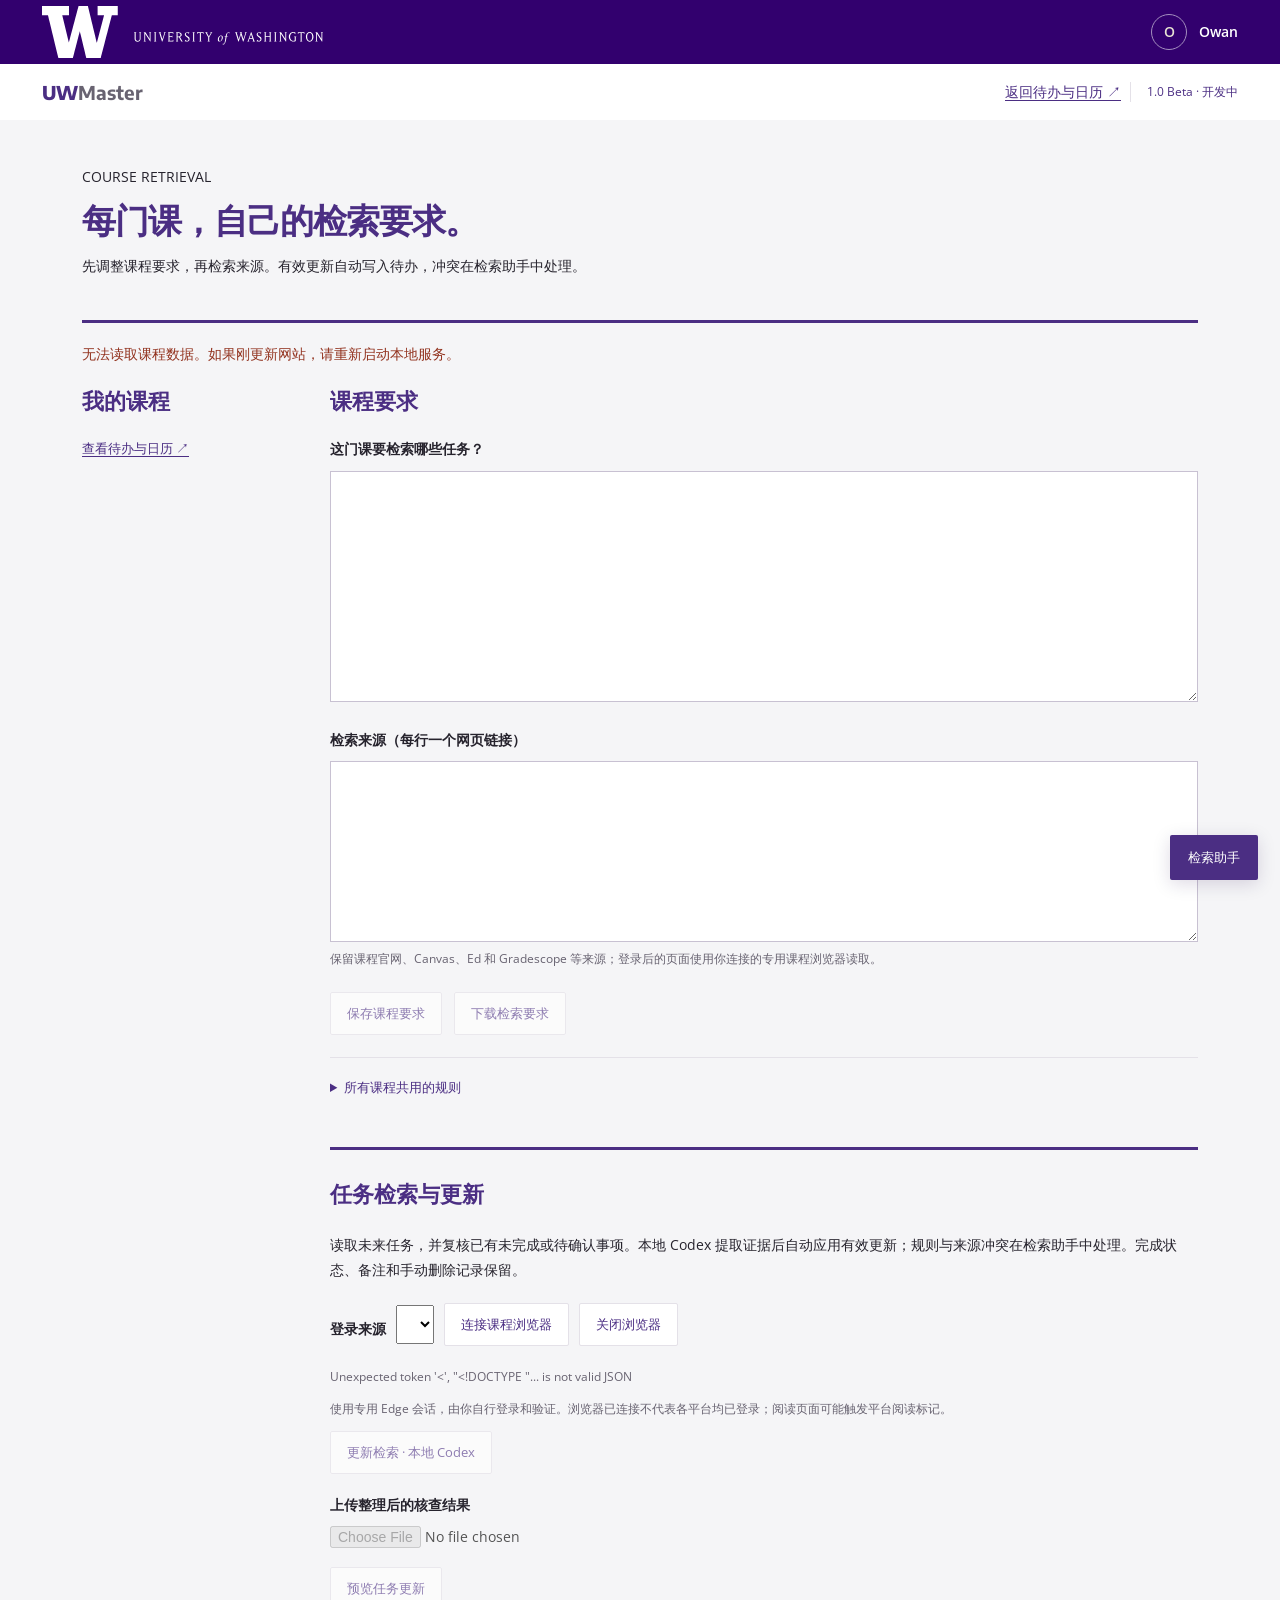
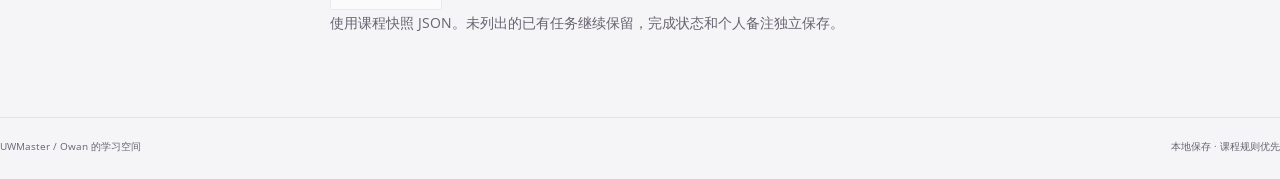
==== retrieval.html @ d564fb2e "Connect local Codex retrieval, browser sessions and review assistant" ====
<!doctype html>
<html lang="zh-CN">
<head><meta charset="utf-8"><meta name="viewport" content="width=device-width,initial-scale=1"><meta name="theme-color" content="#32006e"><title>课程检索 · UWMaster Beta</title><link rel="stylesheet" href="assets/fonts.css"><link rel="stylesheet" href="style.css"><link rel="stylesheet" href="retrieval.css"><link rel="stylesheet" href="retrieval_assistant.css"></head>
<body>
<a class="skip-link" href="#retrieval">跳至课程检索</a>
<header class="masthead"><div class="masthead-inner"><a class="uw-brand" href="/" aria-label="返回课程面板"><img src="assets/uw-logo.svg" alt="University of Washington" width="444" height="80"></a><div class="personal-mark"><span class="owner-avatar">O</span><span>Owan</span></div></div></header>
<nav class="utility-bar" aria-label="页面导航"><div class="utility-inner"><a class="app-brand" href="/">UW<span>Master</span></a><div class="header-actions"><a href="/">返回待办与日历 ↗</a><span class="beta-label">1.0 Beta · 开发中</span></div></div></nav>
<main id="retrieval">
<header class="retrieval-heading"><p class="section-caption">COURSE RETRIEVAL</p><h1>每门课，自己的检索要求。</h1><p>先调整课程要求，再检索来源。有效更新自动写入待办，冲突在检索助手中处理。</p></header>
<p id="pageStatus" role="status" aria-live="polite">正在读取课程要求…</p>
<div class="retrieval-layout"><aside><h2>我的课程</h2><div id="courseNav"></div><a class="return-link" href="/">查看待办与日历 ↗</a></aside>
<section class="retrieval-editor" aria-labelledby="courseTitle"><h2 id="courseTitle">课程要求</h2><form id="rulesForm"><label for="requirements">这门课要检索哪些任务？</label><textarea id="requirements" rows="8" maxlength="12000" required></textarea><label for="sources">检索来源（每行一个网页链接）</label><textarea id="sources" rows="6" spellcheck="false"></textarea><p class="field-hint">保留课程官网、Canvas、Ed 和 Gradescope 等来源；登录后的页面使用你连接的专用课程浏览器读取。</p><div class="editor-actions"><button id="saveRules" class="gold" type="submit">保存课程要求</button><button id="exportRequest" type="button">下载检索要求</button></div></form>
<details class="fixed-rules"><summary>所有课程共用的规则</summary><p id="commonRules"></p><pre id="projectRules"></pre></details>
<section class="update-section" aria-labelledby="updateTitle"><h2 id="updateTitle">任务检索与更新</h2><p id="retrievalAvailability">先读取公开来源。需要登录的页面会单独列出；AI 自动整理任务尚未接入，读取结果不会直接写入待办。</p><button id="retrieveSources" type="button">检索这门课的来源</button><div id="sourceResults" aria-live="polite"></div><label for="snapshotFile">上传整理后的核查结果</label><input id="snapshotFile" type="file" accept="application/json,.json"><button id="previewUpdate" type="button">预览任务更新</button><p class="field-hint">使用课程快照 JSON。未列出的已有任务继续保留，完成状态和个人备注独立保存。</p><div id="updatePreview" aria-live="polite"></div></section>
</section></div></main>
<footer class="site-footer"><span>UWMaster / Owan 的学习空间</span><span>本地保存 · 课程规则优先</span></footer><script src="retrieval.js"></script><script src="retrieval_assistant.js"></script>
</body></html>
---- assets/fonts.css ----
@font-face {
  font-family: 'Encode Sans';
  font-style: normal;
  font-weight: 700;
  font-stretch: normal;
  font-display: swap;
  src: url(font-1.ttf) format('truetype');
}
@font-face {
  font-family: 'Encode Sans';
  font-style: normal;
  font-weight: 800;
  font-stretch: normal;
  font-display: swap;
  src: url(font-2.ttf) format('truetype');
}
@font-face {
  font-family: 'Open Sans';
  font-style: normal;
  font-weight: 400;
  font-stretch: normal;
  font-display: swap;
  src: url(font-3.ttf) format('truetype');
}
@font-face {
  font-family: 'Open Sans';
  font-style: normal;
  font-weight: 600;
  font-stretch: normal;
  font-display: swap;
  src: url(font-4.ttf) format('truetype');
}

@font-face{font-family:'Noto Sans SC';font-style:normal;font-weight:400;font-display:swap;src:url(noto-sc-400.ttf) format('truetype')}
@font-face{font-family:'Noto Sans SC';font-style:normal;font-weight:600;font-display:swap;src:url(noto-sc-600.ttf) format('truetype')}
---- style.css ----
:root{--p:#4b2e83;--deep:#32006e;--g:#b7a57a;--heritage:#85754d;--gold-light:#e8e3d3;--bg:#f5f5f7;--ink:#26232d;--muted:#686371;--line:#e4e1e8;--display:"Encode Sans","Microsoft YaHei",sans-serif;--body:"Open Sans","Segoe UI","Microsoft YaHei",sans-serif}
*{box-sizing:border-box}body{margin:0;background:var(--bg);color:var(--ink);font:14px/1.6 var(--body)}a{color:var(--p);text-underline-offset:3px}button,input,select,textarea{font:inherit}button{cursor:pointer;border:1px solid var(--line);background:#fff;color:var(--p);padding:9px 13px;border-radius:2px;transition:background .15s,border-color .15s}button:hover{background:#f2eef8;border-color:var(--p)}button:focus-visible,a:focus-visible,input:focus-visible,select:focus-visible,summary:focus-visible,textarea:focus-visible{outline:3px solid var(--heritage);outline-offset:3px}h1,h2,h3{font-family:var(--display);line-height:1.25}h2{font-size:23px}h3{font-size:18px}p{margin:0 0 12px}.skip-link{position:absolute;top:-100px;left:16px;z-index:10;background:#fff;padding:12px}.skip-link:focus{top:8px}
.masthead{background:var(--deep);color:#fff}.masthead-inner,.utility-inner{max-width:1600px;margin:auto;padding:0 42px;display:flex;justify-content:space-between;align-items:center}.masthead-inner{min-height:84px}.uw-brand{display:block;line-height:0}.uw-brand img{width:355px;height:auto;max-width:100%}.personal-mark{display:flex;gap:12px;align-items:center;font-weight:600}.personal-mark small{display:block;font-size:11px;color:var(--gold-light);font-weight:400}.owner-avatar{border:1px solid #a48fbf;border-radius:50%;width:36px;height:36px;display:grid;place-items:center;color:var(--gold-light)}.utility-bar{background:#fff}.utility-inner{min-height:56px}.app-brand{font:800 19px var(--display);text-decoration:none;color:var(--p)}.app-brand span{font-weight:700;color:var(--muted)}.header-actions{display:flex;gap:9px;align-items:center}.header-actions button{border:0;font-size:12px;font-weight:600}.header-actions .gold{background:var(--heritage);color:#fff;padding:13px 20px;border-radius:0}.gold:hover{background:#71603d}.gold span{margin-left:10px}
.campus-hero{position:relative;isolation:isolate;color:#fff;min-height:210px;background:var(--deep) url("assets/uw-campus.jpg") center 49%/cover;border-bottom:5px solid var(--g)}.campus-hero:before{content:"";position:absolute;inset:0;z-index:-1;background:linear-gradient(90deg,rgba(35,5,71,.97) 0%,rgba(43,12,78,.85) 35%,rgba(43,12,78,.3) 68%,rgba(22,9,43,.15))}.hero-inner{max-width:1600px;margin:auto;padding:24px 42px 21px}.eyebrow{font-size:10px;letter-spacing:2.8px;font-weight:600;color:var(--gold-light);margin:0 0 9px}h1{font-weight:800;font-size:46px;letter-spacing:-1.7px;margin:0 0 10px}h1 span{color:var(--gold-light)}.hero-description{font-size:13px;color:#e7dfef;margin:0 0 19px}.term-line{display:flex;align-items:center;gap:18px;font-size:10px;letter-spacing:1px}.term-line #termName{font-family:var(--display);font-size:13px;letter-spacing:.4px;border-right:1px solid #a799b5;padding-right:18px;font-weight:700}.photo-caption{position:absolute;right:42px;bottom:19px;font-size:8px;letter-spacing:1.5px;color:#fff;text-shadow:0 1px 5px #000}
#app{max-width:1600px;margin:auto;padding:24px 42px 36px;display:grid;grid-template-columns:218px minmax(0,1fr);gap:28px;align-items:start}.sidebar{background:#fff;border:1px solid var(--line);border-top:4px solid var(--p);padding:18px 12px}.sidebar h2{margin:0 8px 16px;font-size:18px}.sidebar button{display:block;width:100%;text-align:left;border:0;border-left:3px solid transparent;margin:4px 0;padding:10px 12px}.sidebar button.active{background:#f1edf7;border-left-color:var(--p)}.sidebar b{font-family:var(--display);font-size:13px}.sidebar small{display:block;color:var(--muted);font-size:11px;line-height:1.7;margin-top:3px}.sidebar details{font-size:11px;border-bottom:1px solid var(--line);padding:6px 12px 12px;margin-bottom:10px}.sidebar summary{cursor:pointer;color:var(--muted)}.sidebar details p{margin:10px 0}.workspace{min-width:0;display:flex;flex-direction:column}.hero{order:-2;display:flex;align-items:center;justify-content:space-between;gap:16px;margin:0 0 18px}.hero h2{margin:0 0 5px;font-size:24px}.hero p{font-size:11px;color:var(--muted);margin:0}.summary-count{font-size:11px;color:var(--muted);text-align:right;white-space:nowrap}.summary-count strong{font:700 23px var(--display);color:var(--p);margin-right:6px}.notice{padding:10px 13px;background:#f0ecdf;border-left:3px solid var(--g);margin:0 0 7px;font-size:11px;line-height:1.65;color:#544b39}.notice summary{cursor:pointer;font-weight:600}.notice .notice{margin-top:8px;background:transparent}
.filters{display:flex;gap:12px;padding:15px 0 18px;align-items:center}.filters select,.filters input{background:#fff;border:1px solid #d2cbdc;border-radius:2px;padding:10px 12px;color:var(--ink)}.filters select{min-width:140px}.search-field{flex:1;position:relative;max-width:480px}.search-field:before{content:"⌕";position:absolute;left:12px;top:3px;font-size:27px;color:var(--p);pointer-events:none}.filters input{width:100%;padding-left:36px}.two-panels{display:grid;grid-template-columns:minmax(275px,4fr) minmax(0,6fr);gap:20px;align-items:start}.todo-panel,.calendar-panel{background:#fff;border:1px solid var(--line);border-top:3px solid var(--p);padding:18px;min-width:0}.todo-panel{max-height:76vh;overflow:auto;scrollbar-width:thin}.panel-heading{display:flex;align-items:center;justify-content:space-between;gap:8px;margin-bottom:14px}.panel-heading h3{margin:0}.panel-heading span{font-size:10px;color:var(--muted);background:#f2eef8;padding:3px 8px;border-radius:2px}.task{display:grid;grid-template-columns:16px minmax(0,1fr) auto;gap:10px;align-items:center;border-bottom:1px solid var(--line);padding:15px 0}.task:last-child{border-bottom:0}.task input{accent-color:var(--p);width:15px;height:15px;margin:0;cursor:pointer}.task button{border:0;text-align:left;padding:0;color:var(--ink);background:transparent;line-height:1.5}.task button:hover b{color:var(--p)}.task b{font-size:12px;font-weight:600}.task small{display:block;color:var(--muted);font-size:10px;margin-top:6px;line-height:1.9}.task i{font-style:normal;font-size:9px;background:#f4f1f8;border:1px solid #e7e0ef;padding:2px 4px;display:inline-block;margin:2px}.task time{font-size:10px;color:var(--p);text-align:right;max-width:73px;font-variant-numeric:tabular-nums;line-height:1.7}.done button b{text-decoration:line-through;color:var(--muted)}.done{opacity:.65}.empty{padding:35px 10px;text-align:center;color:var(--muted);font-size:12px}
.calendar-toolbar{display:flex;justify-content:space-between;align-items:center;gap:8px;margin:0 0 15px}.calendar-toolbar>span{display:flex;gap:3px}.calendar-toolbar button{font-size:11px;padding:5px 9px}.calendar-toolbar b{font-family:var(--display);font-size:12px;color:var(--p)}.calendar-grid{display:grid;grid-template-columns:repeat(7,minmax(0,1fr));border-top:1px solid var(--line);border-left:1px solid var(--line)}.calendar-grid>b,.day{border-right:1px solid var(--line);border-bottom:1px solid var(--line);padding:5px}.calendar-grid>b{text-align:center;font-size:10px;font-weight:600;color:var(--muted);padding:9px;background:#faf9fc}.day{min-height:230px;background:#fff}.month .day{min-height:110px}.day.other-month{background:#f7f7f9}.day.today{background:#faf7ff}.day em{display:block;text-align:center;margin:3px 0 7px;font-style:normal;font-size:11px;color:var(--muted)}.day.today em{background:var(--p);color:#fff;border-radius:50%;width:24px;height:24px;line-height:24px;margin:0 auto 7px}.event{display:block;width:100%;white-space:normal;overflow-wrap:anywhere;text-align:left;font-size:10px;line-height:1.5;padding:6px 5px;margin:4px 0;border:0;border-left:2px solid var(--g);border-radius:0;background:#f0ecf6;color:#484052}.event:hover{background:#e6def2}.event strong{color:var(--p);font-size:9px}.loading{grid-column:1/-1;padding:50px;color:var(--muted)}
 dialog{width:min(620px,calc(100% - 32px));max-height:85vh;border:1px solid var(--line);border-top:5px solid var(--p);padding:28px;color:var(--ink);box-shadow:0 24px 90px #230c4440}dialog::backdrop{background:#1d0b3b80;backdrop-filter:blur(3px)}dialog h2{color:var(--p);margin:0 0 20px;font-size:24px}dialog p{font-size:13px;overflow-wrap:anywhere}dialog textarea{width:100%;min-height:110px;border:1px solid #ccc3d8;padding:12px;margin:10px 0;resize:vertical}dialog form{display:flex;justify-content:flex-end;border-top:1px solid var(--line);margin-top:20px;padding-top:16px}#save{background:var(--p);color:#fff}.site-footer{max-width:1516px;margin:0 auto;border-top:1px solid var(--line);padding:20px 0 25px;display:flex;justify-content:space-between;gap:12px;font-size:10px;color:var(--muted)}.footer-divider{margin:0 8px;color:var(--g)}
@media(max-width:1200px){#app{padding:24px;grid-template-columns:185px minmax(0,1fr);gap:20px}.masthead-inner,.utility-inner,.hero-inner{padding-left:24px;padding-right:24px}.two-panels{grid-template-columns:1fr}.todo-panel{max-height:420px}.day{min-height:160px}.site-footer{margin:0 24px}.photo-caption{right:24px}}
@media(max-width:760px){.uw-brand img{width:285px}.personal-mark{font-size:12px}.personal-mark small{display:none}.masthead-inner{min-height:80px}.utility-inner{gap:10px;padding-top:10px;padding-bottom:10px}.header-actions{flex-wrap:wrap;justify-content:flex-end;gap:3px}.header-actions button{font-size:10px;padding:7px 8px}.header-actions .gold{padding:8px 10px}.app-brand{font-size:16px}.campus-hero{min-height:216px}.hero-inner{padding-top:26px;padding-bottom:30px}h1{font-size:40px}.photo-caption{display:none}#app{grid-template-columns:1fr;gap:20px;padding:20px}.sidebar{padding:12px;display:grid;grid-template-columns:repeat(2,minmax(0,1fr));gap:0 10px}.sidebar h2,.sidebar>[data-course]{grid-column:1/-1}.sidebar h2{font-size:16px;margin-bottom:8px}.sidebar button{padding:8px 12px}.sidebar details{margin-bottom:0}.hero{flex-wrap:wrap}.site-footer{margin:0 20px;flex-direction:column;gap:4px}.two-panels{gap:16px}}
@media(max-width:480px){.masthead-inner,.utility-inner,.hero-inner{padding-left:18px;padding-right:18px}.uw-brand img{width:238px}.owner-avatar{width:28px;height:28px}.personal-mark>span:last-child{display:none}.utility-inner{flex-direction:column;align-items:stretch;gap:5px}.header-actions{justify-content:space-between}.term-line{gap:10px;font-size:8px}.term-line #termName{font-size:12px;padding-right:10px}#app{padding:16px}.hero h2{font-size:21px}.filters{gap:8px}.filters select{min-width:114px;font-size:12px;padding:10px 7px}.filters input{font-size:11px}.todo-panel,.calendar-panel{padding:12px}.calendar-toolbar{flex-wrap:wrap}.calendar-toolbar b{font-size:11px}.calendar-grid>b,.day{padding:3px}.day{min-height:130px}.event{font-size:8px;padding:4px 2px}.event strong{font-size:8px}.panel-heading h3{font-size:16px}.task time{max-width:65px;font-size:9px}}
@media(prefers-reduced-motion:reduce){*{transition:none!important;scroll-behavior:auto!important}}
/* Detail polish: readable course work, compact UW masthead, mobile agenda. */
.campus-hero{min-height:164px}.hero-inner{padding-top:18px;padding-bottom:17px}h1{font-size:38px;margin-bottom:6px}.hero-description{margin-bottom:12px}.masthead-inner{min-height:72px}.uw-brand img{width:325px}
#app{padding-top:20px;gap:22px}.hero{margin-bottom:12px}.hero p{font-size:12px;line-height:1.7}.sidebar small,.sidebar details{font-size:12px}.sidebar button{min-height:44px}.notice{font-size:12px;padding:8px 12px}.filters{padding:12px 0 16px}.filters input,.filters select{min-height:44px}.two-panels{grid-template-columns:minmax(350px,4fr) minmax(0,6fr)}.todo-panel{max-height:68vh}.panel-heading span{font-size:12px}.panel-heading{position:sticky;top:-18px;background:#fff;z-index:1;padding:8px 0;margin-top:-8px}.task{grid-template-columns:22px minmax(0,1fr) 74px;gap:10px;padding:14px 0}.task input{width:19px;height:19px}.task b{font-size:14px;line-height:1.5}.task button{min-height:44px}.task small{font-size:11px;margin-top:4px;line-height:1.7}.task i{font-size:10px;padding:2px 5px;margin:2px 0}.course-code{font-weight:700;color:var(--p);margin-right:4px}.task i.uncertain{color:#755319;background:#fff4dc;border-color:#e0c991}.source-status{color:#504b57}.task time{max-width:none;font-size:12px}.task time span,.task time strong{display:block}.task time strong{font-weight:700;font-size:14px}.task time small{font-size:10px;margin-top:0;color:var(--heritage)}.task time.date-uncertain{color:#755319}.task:hover{background:#faf8fc}.done{opacity:1}.done button b{color:#77717d}.empty{font-size:14px}.empty span{font-size:12px}
.calendar-context{font-size:11px;color:var(--muted);margin-bottom:12px}.calendar-toolbar button{min-height:36px;font-size:12px}.calendar-toolbar b{font-size:14px}.calendar-grid>b{font-size:12px}.day em{font-size:12px}.event{font-size:12px;line-height:1.55;padding:7px 6px;overflow-wrap:break-word}.event strong{display:block;font-size:10px;margin:2px 0}.day{min-height:190px}.month .day{min-height:125px}.mobile-date{display:none}.calendar-scroll{overflow:auto;overscroll-behavior-inline:contain}.event.done{color:var(--muted);text-decoration:line-through}
dialog{padding:24px 28px;max-height:88vh}#detail{position:relative}#detail form{position:sticky;bottom:-24px;background:#fff;padding:12px 0;margin-top:16px}dialog h2{margin-bottom:16px;padding-right:52px}.detail-course{font-size:12px!important;font-weight:700;color:var(--p);margin-bottom:8px}.detail-date{background:#f3eff8;border-left:3px solid var(--p);padding:12px 14px;margin-bottom:18px;font-size:12px}.detail-date p{font-size:15px;margin:5px 0 0}.detail-date .platform-label{font-size:12px;color:var(--muted)}.detail-description{white-space:pre-line;line-height:1.85}.grade-info{padding:10px 0;border-top:1px solid var(--line);font-size:12px}.source-note{font-size:12px!important;line-height:1.8;color:var(--muted);white-space:pre-line}.source-note a{display:block;font-weight:600;margin-top:8px}.note-label{font-size:13px;font-weight:600}#saveStatus{font-size:12px;color:var(--p);margin-left:12px}button:disabled{opacity:.6;cursor:wait}
@media(max-width:1450px) and (min-width:761px){.two-panels{grid-template-columns:1fr}.todo-panel{max-height:430px}.task{grid-template-columns:22px minmax(0,1fr) 94px}.task time span,.task time strong{display:inline;margin-left:6px}.task time{white-space:nowrap}.calendar-panel .day{min-height:160px}}
@media(max-width:760px){.campus-hero{min-height:144px}.hero-inner{padding-top:17px;padding-bottom:17px}h1{font-size:32px}.masthead-inner{min-height:66px}.uw-brand img{width:270px}.sidebar{display:flex;flex-wrap:wrap;gap:5px;padding:12px}.sidebar h2{flex-basis:100%;font-size:14px;margin:0 0 5px}.sidebar>[data-course]{width:auto}.sidebar .course-group{display:contents}.sidebar .course-group>button{width:auto}.sidebar button{border:1px solid var(--line);min-height:40px;padding:7px 10px;margin:0;font-size:12px}.sidebar button.active{border-color:var(--p);background:var(--p);color:#fff}.sidebar b{font-size:12px}.sidebar details{display:none}.sidebar small{display:none}.hero{gap:7px}.hero h2{font-size:21px}.summary-count{font-size:11px}.summary-count strong{font-size:17px}.two-panels{grid-template-columns:1fr}.todo-panel{max-height:none;overflow:visible}.panel-heading{position:static}.task{grid-template-columns:22px minmax(0,1fr) 72px}.task b{font-size:14px}.task time{font-size:12px}.task time strong{font-size:14px}.header-actions button{font-size:11px;min-height:38px}.header-actions .gold{min-height:38px}.filters{flex-wrap:wrap}.filters select{min-width:130px}.filters input{font-size:13px}.search-field{min-width:160px}.calendar-grid.week{display:block;border-left:0}.calendar-grid.week>b{display:none}.week .day{min-height:0;border-right:0;padding:12px 0;border-bottom:1px solid var(--line)}.week .day em,.week .day.today em{border-radius:0;width:auto;height:auto;text-align:left;margin:0 0 7px;font-size:13px;padding:3px 8px;line-height:1.6}.week .day.today{background:transparent}.week .day .mobile-date{display:inline}.week .event{font-size:13px;padding:10px 12px;margin:6px 0}.week .event strong{display:inline;margin:0 6px;font-size:11px}.calendar-grid.month{min-width:650px}.calendar-scroll:has(.month):before{content:'左右滑动查看完整月历 →';display:block;font-size:12px;color:var(--muted);margin-bottom:8px}.calendar-toolbar b{font-size:13px}.calendar-context{font-size:11px}dialog{padding:20px}#detail form{bottom:-20px}.site-footer{font-size:11px}}
.campus-hero{min-height:135px}.hero-inner{padding-top:12px;padding-bottom:12px}.eyebrow{margin-bottom:5px}h1{font-size:34px}.hero-description{margin-bottom:8px}.masthead-inner{min-height:64px}.uw-brand img{width:290px}.hero p{font-size:11px}.notice.warning-summary{margin-bottom:0}.warning-summary>.notice{margin-bottom:4px}.dialog-close{position:absolute;top:18px;right:20px;font-size:24px;line-height:1;width:38px;height:38px;padding:0;z-index:2;border:1px solid var(--line)}
@media(max-width:760px){.campus-hero{min-height:125px}.hero-inner{padding-top:12px;padding-bottom:12px}h1{font-size:29px}.masthead-inner{min-height:60px}.uw-brand img{width:245px}.hero-description{font-size:12px}.sidebar{gap:5px}.sidebar h2{display:none}#app{gap:14px}.hero{margin-bottom:10px}.summary-count{display:none}.notice{font-size:11px}.task time strong{display:block}.calendar-context{margin-bottom:10px}}
.task button{min-width:0;overflow-wrap:anywhere}.task time{overflow-wrap:normal}.todo-panel{overflow-x:hidden}#courseInfo{display:none}
@media(max-width:1450px) and (min-width:761px){.task{grid-template-columns:22px minmax(0,1fr) 110px}}
@media(max-width:760px){#courseInfo{display:block;font-size:11px;margin-left:auto;color:var(--muted);border:0;padding:7px 2px}.sidebar.show-coverage .course-group{display:block;flex-basis:100%}.sidebar.show-coverage details{display:block;padding:10px 5px}.sidebar.show-coverage small{display:block}.sidebar [data-course] small{display:none!important}.sidebar.show-coverage .course-group>button{display:none}}
.task time[datetime=""]{white-space:normal}.task time[datetime=""] span,.task time[datetime=""] strong{display:block;margin-left:0}.task time[datetime=""] strong{font-size:11px}
/* One course hue; task types share the same tones in both panels. */
.course-legend{display:flex;align-items:center;flex-wrap:wrap;gap:8px 16px;margin:0 0 16px;font-size:11px}
.course-legend>span{display:inline-flex;align-items:center;gap:6px;color:var(--course-ink);font-weight:700}
.course-legend i{width:10px;height:10px;background:var(--course-accent);border-radius:50%}
.course-legend small{color:var(--muted);font-size:11px}
.sidebar .course-group>button{border-left:3px solid var(--course-accent);color:var(--course-ink)}
.sidebar .course-group>button.active{background:var(--course-soft);border-left-color:var(--course-accent);color:var(--course-ink)}
.task{background:var(--task-bg);border-left:4px solid var(--task-accent);border-bottom:0;margin:8px 0;padding:12px 9px;gap:8px}
.task:hover{background:var(--task-hover)}
.task input{accent-color:var(--course-accent)}
.task .task-content{min-width:0}
.task .task-title{display:block;min-height:0;color:var(--course-ink);text-decoration:none;overflow-wrap:anywhere;line-height:1.5}
.task a.task-title:hover{text-decoration:underline}
.task .task-title:hover b{color:var(--course-ink)}
.source-arrow{font-size:11px;white-space:nowrap}
.task .course-code{color:var(--course-ink)}
.task .kind-label{background:#ffffffa6;border-color:var(--task-accent);color:var(--course-ink)}
.task .task-detail{display:inline-block;min-height:28px;font-size:11px;line-height:1.5;color:var(--course-ink);text-decoration:underline;text-underline-offset:3px;margin-top:2px;padding:3px 0}
.task time{color:var(--course-ink)}
.task time.date-uncertain{color:#755319}
.task.done .task-title b{text-decoration:line-through;color:var(--muted)}
.event{background:var(--task-bg);color:var(--course-ink);border-left:3px solid var(--task-accent)}
.event:hover{background:var(--task-hover);border-color:var(--task-accent)}
.event strong{color:var(--course-ink)}
.event-kind{display:block;margin-top:4px;font-size:10px}
@media(max-width:760px){.task{grid-template-columns:22px minmax(0,1fr) 72px}.course-legend{gap:6px 12px}.course-legend small{flex-basis:100%}}

/* UW typography: Encode Sans headlines, Open Sans body, Chinese academic headings. */
:root{--academic:"Encode Sans","SimSun","Songti SC","STSong",serif}
.hero-inner{min-height:130px;display:flex;flex-direction:column;justify-content:center;gap:12px}
h1{font-size:40px;line-height:1.1;margin:0;letter-spacing:-1.3px}
.hero{align-items:flex-start;min-height:78px;padding-top:22px;margin-bottom:14px}
.summary-count{align-self:center}
.hero h2{font-family:var(--academic);font-size:28px;font-weight:700;letter-spacing:.025em;line-height:1.25;margin-bottom:6px}
.sidebar h2{font-family:var(--academic);font-size:22px;line-height:1.6;letter-spacing:.04em;margin-bottom:14px}
.sidebar b{font-size:15px;letter-spacing:-.3px}
.sidebar small{line-height:1.7}
.sidebar summary{font-size:11px}
.todo-panel,.calendar-panel{padding:18px}
.panel-heading{min-height:44px;margin-bottom:16px;align-items:center}
.panel-heading h3{font-family:var(--academic);font-size:23px;line-height:1.3;font-weight:700;letter-spacing:.04em}
.panel-heading>span{background:transparent;padding:0;font-size:11px;white-space:nowrap}
.task{grid-template-columns:20px minmax(0,1fr) 68px;column-gap:12px;padding:14px 12px}
.task input{width:17px;height:17px;align-self:start;margin-top:3px}
.task b{font-family:var(--display);font-size:14px;font-weight:700;line-height:1.5}
.task small{display:flex;flex-wrap:wrap;align-items:baseline;gap:3px 5px;line-height:1.7}
.task .course-code{font-family:var(--display);font-size:10px;letter-spacing:.1px;margin:0}
.task i{margin:0;font-size:9px}
.task time{white-space:normal;font-variant-numeric:tabular-nums;align-self:center;line-height:1.6}
.task time span,.task time strong{display:block;margin:0}
.task time strong{font-family:var(--display);font-size:14px}
.calendar-toolbar{display:grid;grid-template-columns:1fr auto 1fr;gap:8px;min-height:38px;align-items:center}
.calendar-toolbar>span{justify-self:start}
.calendar-toolbar>b{font-size:13px;white-space:nowrap;text-align:center}
.calendar-toolbar>#switch{justify-self:end;white-space:nowrap}
.calendar-toolbar button{padding:6px 8px;line-height:1.5}
.calendar-grid>b{font-family:var(--academic);font-size:13px;font-weight:700}
.day em{font-variant-numeric:tabular-nums}
.event strong{font-family:var(--display);font-size:10px;font-weight:700;line-height:1.5}
.event{line-height:1.55}
.detail-course{font-family:var(--display)}
@media(max-width:760px){
  .hero-inner{min-height:120px;gap:10px}h1{font-size:32px}
  .hero{min-height:0;padding-top:0}.hero h2{font-size:25px}.sidebar b{font-size:12px}
  .todo-panel,.calendar-panel{padding:12px}.panel-heading{min-height:38px}.panel-heading h3{font-size:21px}
  .task{grid-template-columns:18px minmax(0,1fr) 60px;gap:8px;padding:12px 8px}
  .task b{font-size:13px}.task time strong{font-size:13px}.task time{font-size:11px}
  .calendar-toolbar{grid-template-columns:1fr auto;row-gap:10px}
  .calendar-toolbar>b{grid-column:1/-1;grid-row:2;font-size:14px}
  .calendar-toolbar>#switch{grid-column:2;grid-row:1}
  .week .event strong{font-size:11px}
}

/* Hero-below academic workspace. All tokens and rules are scoped to this plane. */
body:has(.quarter-intro){background:#f4f3f0}
#app{--canvas:#f4f3f0;--surface:#fff;--rail:#f3f1f6;--planning:#faf9f6;--intro:#f6f3eb;--text:#29252d;--secondary:#6e6873;--quiet:#918c94;--hairline:#e3e0e5;--soft:#f3f0f7;--ui:"Open Sans","Noto Sans SC","PingFang SC",sans-serif;--heading:"Encode Sans","Noto Sans SC","PingFang SC",sans-serif;background:var(--surface);color:var(--text);font-family:var(--ui);margin:32px auto 40px;padding:36px 42px 42px;grid-template-columns:218px minmax(0,1fr);gap:36px 28px}
#app h2,#app h3{font-family:var(--heading);font-weight:600}
#app .section-caption{display:block;font:600 10px/1.5 var(--ui);letter-spacing:.09em;color:var(--secondary);margin:0 0 10px;text-transform:uppercase}
#app .quarter-intro{grid-column:1/-1;display:grid;grid-template-columns:minmax(0,1fr) auto;column-gap:24px;background:var(--intro);border-bottom:2px solid var(--p);padding:36px 42px 26px;margin:-36px -42px 0}
#app .hero{grid-column:1/-1;order:0;min-height:0;padding:0;margin:0 0 26px;align-items:center;gap:32px}
#app .hero h2{font-size:32px;line-height:1.35;letter-spacing:0;margin:0 0 12px}
#app .hero .section-caption{color:var(--p)}
#app .hero p{font-size:10.5px;letter-spacing:.04em;line-height:1.8;color:var(--secondary)}
#app .next-check{display:block;color:var(--quiet);font-size:10px;margin-top:3px}
#app .quarter-stats{display:flex;align-items:start;gap:38px;flex:none;padding-right:6px}
#app .quarter-stats>div{display:flex;flex-direction:column;gap:7px;min-width:62px}
#app .quarter-stats strong{font:700 36px/1 var(--display);letter-spacing:-1px;color:var(--p)}
#app .quarter-stats span{font-size:9px;letter-spacing:.1em;color:var(--secondary)}
#app .notice{background:transparent;color:var(--secondary);border-left:2px solid var(--g);padding:5px 12px;font-size:11px}
#app .warning-summary{grid-column:1/-1;margin:0 0 14px}
#app .warning-summary>.notice{margin-top:10px}
#app .filters{padding:0;gap:12px;align-items:center}
#app .filters input,#app .filters select{min-height:38px;height:38px;padding:7px 10px;border:1px solid var(--hairline);font-size:12px;border-radius:2px;background:#fff;color:var(--text)}
#app .filters select{min-width:130px}
#app .search-field{max-width:400px}
#app .filters input{padding-left:32px}
#app .search-field:before{content:"";top:12px;left:12px;width:10px;height:10px;border:1.5px solid var(--secondary);border-radius:50%}
#app .search-field:after{content:"";position:absolute;width:5px;height:1.5px;background:var(--secondary);left:21px;top:23px;transform:rotate(45deg);pointer-events:none}
#app .course-legend{margin:0;gap:16px;font-size:10px;align-self:center}
#app .course-legend>span{color:var(--secondary);font-family:var(--display);font-weight:600}
#app .course-legend i{width:15px;height:2px;border-radius:0}
#app .sidebar{background:var(--rail);border:0;padding:20px 14px 24px}
#app .sidebar h2{font-size:18px;line-height:1.4;letter-spacing:0;margin:0 0 18px;color:var(--p)}
#app .sidebar h2 small{font-size:10px;line-height:1.5;margin:0 0 10px}
#app .sidebar button{background:transparent;border:0;border-left:3px solid transparent;border-radius:0;margin:0;padding:10px 10px;min-height:38px;color:var(--text)}
#app .sidebar>button.active,#app .sidebar .course-group>button.active{border-left-color:var(--p);background:#e9e3f1;color:var(--p)}
#app .sidebar .course-group{padding-top:10px;margin-top:10px;border-top:1px solid #e3dfe9}
#app .sidebar .course-group>button{border-left-color:var(--course-accent);color:var(--text)}
#app .sidebar b{font-family:var(--display);font-size:14px;font-weight:700}
#app .sidebar small{font-size:11px;font-weight:400;color:var(--secondary);line-height:1.7;margin-top:5px}
#app .sidebar details{font-size:10px;line-height:1.8;padding:8px 0 0 15px;margin:0;border:0;color:var(--secondary)}
#app .sidebar summary{font-size:10px;color:var(--secondary)}
#app .workspace{display:block}
#app .two-panels{grid-template-columns:minmax(310px,4fr) minmax(0,6fr);gap:0;align-items:start}
#app .todo-panel,#app .calendar-panel{border:0;background:transparent;padding:0;border-radius:0;min-width:0}
#app .todo-panel{padding-right:28px;max-height:78vh;scrollbar-width:thin}
#app .calendar-panel{background:var(--planning);padding:20px 16px 20px 24px;border-left:1px solid var(--hairline)}
#app .panel-heading{position:static;min-height:44px;padding:0 0 14px;margin:0 0 12px;align-items:center;background:transparent;border-bottom:1px solid var(--hairline)}
#app .panel-heading h3{font-size:22px;line-height:1.4;letter-spacing:0;font-weight:600}
#app .panel-heading>span{background:transparent;padding:0;font-size:10px;line-height:1.6;color:var(--quiet)}
#app .todo-panel .panel-heading{border-bottom-color:var(--g);margin-top:20px}
#app .calendar-panel .panel-heading h3{font-size:20px;color:var(--p)}
#app .task{position:relative;grid-template-columns:16px minmax(0,1fr) 66px;gap:12px;background:transparent;border:0;border-bottom:1px solid var(--hairline);margin:0;padding:26px 0 26px 15px;min-height:116px}
#app .task:before{content:"";position:absolute;left:0;top:28px;bottom:28px;width:3px;background:var(--task-accent)}
#app .task:hover{background:#f3f0f7}
#app .task input{width:14px;height:14px;margin-top:4px;accent-color:var(--p)}
#app .task .task-title{font-family:var(--ui);color:var(--text);line-height:1.5}
#app .task b{font-family:var(--ui);font-size:15px;font-weight:600;line-height:1.55}
#app .task .task-title:hover b{color:var(--p)}
#app .task small{font-size:10.5px;line-height:1.7;margin-top:7px;gap:3px 6px;color:var(--secondary)}
#app .task .course-code{font-size:10.5px;color:var(--secondary);font-weight:600}
#app .task .kind-label,#app .task .grade-label{background:transparent;border:0;padding:0;font-size:10.5px;font-weight:400;color:var(--secondary)}
#app .task .kind-label:before,#app .task .grade-label:before{content:'·';margin-right:6px;color:var(--quiet)}
#app .task i{background:transparent;border:1px solid var(--hairline);border-radius:0;font-size:9px;padding:0 4px;color:var(--secondary)}
#app .task i.uncertain{border-color:var(--g);color:var(--heritage)}
#app .task .task-detail{font-size:10.5px;line-height:1.5;min-height:26px;margin-top:8px;color:var(--p);text-decoration:none}
#app .task .task-detail span{display:inline-block;margin-left:3px;font-size:11px}
#app .task .task-detail:hover{color:var(--p);text-decoration:underline}
#app .task time{font-size:10px;color:var(--secondary);letter-spacing:.02em;align-self:start;padding-top:1px;line-height:1.8}
#app .task time strong{font-family:var(--ui);font-weight:600;font-size:16px;color:var(--p)}
#app .task time small{font-size:9px;margin-top:3px;color:var(--heritage)}
#app .task time.date-uncertain strong{color:var(--heritage)}
#app .task.done .task-title b{color:var(--quiet)}
#app .calendar-toolbar{display:grid;grid-template-columns:auto minmax(0,1fr) auto;gap:12px;margin:0 0 20px;min-height:34px}
#app .calendar-toolbar>span{display:flex;gap:3px}
#app .calendar-toolbar button{background:transparent;border:0;padding:4px 7px;min-height:32px;font-size:12px;line-height:1.7;color:var(--secondary);border-radius:0}
#app .calendar-toolbar button:hover{color:var(--p);background:var(--soft)}
#app .calendar-toolbar>span>button:not(#today){font-size:20px;line-height:1;width:26px;padding:0}
#app .calendar-toolbar>b{font-family:var(--display);font-weight:600;font-size:12px;color:var(--text);grid-column:auto;grid-row:auto}
#app .calendar-toolbar .view-tabs{justify-self:end;gap:10px}
#app .view-tabs button{border-bottom:2px solid transparent;padding:4px 5px;min-width:24px;font-size:12px!important;width:auto!important}
#app .view-tabs button[aria-pressed=true]{border-bottom-color:var(--p);background:#ede8f4;color:var(--p);font-weight:600}
#app .calendar-grid{border-left:0;border-top:1px solid var(--hairline)}
#app .calendar-grid>b{background:#ede9e1;border:0;border-bottom:1px solid var(--hairline);font-family:var(--ui);font-size:11px;font-weight:400;padding:10px 0;color:var(--secondary)}
#app .day{border-right:1px solid #e5e1e7;border-bottom:1px solid #ece8ee;background:transparent;padding:7px 5px;min-height:220px}
#app .day:nth-child(7n){border-right:0}
#app .day.weekend{background:#f1eeea}
#app .day.other-month{background:#fafafa}
#app .day.today{background:#f5f1fa}
#app .day em{font-size:11px;color:var(--quiet);margin:3px 0 12px}
#app .day.today em{color:#fff;background:var(--p);width:23px;height:23px;line-height:23px;margin:0 auto 10px}
#app .event{background:#ffffff82;color:var(--text);border-left:3px solid var(--task-accent);border-radius:0;padding:6px 5px;margin:9px 0;font-size:11px;line-height:1.6}
#app .event:hover{background:#eae4f3}
#app .event strong{font-family:var(--display);color:var(--course-ink);font-weight:600;font-size:9px;margin:2px 0 4px}
#app .event-kind{font-size:9px;color:var(--quiet);margin-top:5px}
#app .calendar-context{font-size:10px;color:var(--quiet);line-height:1.7;margin:14px 0 0}
#app .month .day{min-height:130px}
@media(max-width:1200px) and (min-width:761px){#app{padding:30px 24px;grid-template-columns:180px minmax(0,1fr);gap:30px 24px}#app .quarter-intro{grid-template-columns:1fr;padding:30px 24px 26px;margin:-30px -24px 0}#app .course-legend{margin-top:18px}#app .two-panels{grid-template-columns:1fr;gap:32px}#app .todo-panel{padding-right:0;max-height:540px}#app .calendar-panel{padding:24px 18px;border-left:0;border-top:1px solid var(--hairline)}}
@media(max-width:760px){
  #app{margin:20px 0;padding:24px 18px;grid-template-columns:1fr;gap:26px;font-size:13px}
  #app .quarter-intro{grid-template-columns:1fr;padding:24px 18px 22px;margin:-24px -18px 0}
  #app .hero{gap:16px;margin-bottom:20px;align-items:flex-start}
  #app .hero h2{font-size:28px}#app .hero p{font-size:9px}#app .next-check{font-size:9px}
  #app .quarter-stats{gap:16px;padding:3px 0 0}#app .quarter-stats>div{min-width:42px}#app .quarter-stats strong{font-size:26px}#app .quarter-stats span{font-size:7px}
  #app .filters{flex-wrap:nowrap;gap:8px}#app .filters select{min-width:112px;padding:7px;font-size:11px}#app .search-field{min-width:0}#app .filters input{font-size:11px}
  #app .course-legend{margin-top:18px;gap:10px 14px;flex-wrap:wrap}
  #app .sidebar{border:0;padding:14px 10px;gap:5px}
  #app .sidebar h2{display:none}#app .sidebar .course-group{padding:0;margin:0;border:0}
  #app .sidebar button{font-size:11px;padding:8px;min-height:36px}#app .sidebar b{font-size:11px}
  #app .sidebar #courseInfo{border:0;color:var(--secondary);padding:6px 0;font-size:10px}
  #app .two-panels{grid-template-columns:1fr;gap:30px}
  #app .todo-panel{padding:0;max-height:none;overflow:visible}
  #app .calendar-panel{padding:24px 18px;border-left:0;border-top:1px solid var(--hairline)}
  #app .panel-heading{min-height:44px;margin-bottom:12px}#app .todo-panel .panel-heading{margin-top:0}#app .panel-heading h3{font-size:20px}
  #app .task{grid-template-columns:14px minmax(0,1fr) 62px;gap:9px;padding:20px 0 20px 12px}
  #app .task b{font-size:14px}#app .task time strong{font-size:15px}
  #app .calendar-toolbar{grid-template-columns:auto 1fr auto;gap:6px}
  #app .calendar-toolbar>b{font-size:11px;white-space:normal}
  #app .calendar-toolbar .view-tabs{grid-column:auto;grid-row:auto;gap:5px}
  #app .week .day{min-height:0;padding:12px 0;border-right:0;background:transparent}
  #app .week .day em,#app .week .day.today em{width:auto;height:auto;text-align:left;border-radius:0;padding:3px 8px;margin:0 0 8px;font-size:12px;line-height:1.6}
  #app .week .event{font-size:13px;padding:10px 12px;margin:8px 0}#app .week .event strong{display:inline;font-size:10px;margin:0 6px}
}

/* Course navigation and compact task stream; white calendar with typographic events. */
#app{--intro:#fff;--rail:#fff;--planning:#fff;--hairline:#e4e0e8}
body:has(.quarter-intro){background:#fff}
#app .sidebar{background:#fff}
#app .sidebar h2{color:var(--p)}
#app .sidebar button,#app .sidebar .course-group>button{background:#fff;color:var(--text);border-left:3px solid var(--course-accent,var(--p))}
#app .sidebar>button[data-course=all]{border-left-color:var(--p)}
#app .sidebar>button.active{background:rgba(75,46,131,.085);color:var(--p);border-left-color:var(--p)}
#app .sidebar .course-group>button.active{background:var(--course-soft);color:var(--course-ink);border-left-color:var(--course-accent)}
#app .sidebar button:hover{background:#faf9fc}
#app .sidebar .course-group>button.active:hover{background:var(--course-soft)}
#app .sidebar small,#app .sidebar summary,#app .sidebar details{color:var(--secondary)}
#app .sidebar .course-group{border-color:var(--hairline)}
#app .sidebar #courseInfo{border-left:0;background:transparent}
#app .todo-panel{background:#fff;padding:20px 16px 4px 0;max-height:78vh;overflow-y:auto;scrollbar-width:none;scrollbar-gutter:auto}
#app .todo-panel::-webkit-scrollbar{display:none;width:0;height:0}
#app .todo-panel .panel-heading{margin-top:0;margin-right:4px}
#app .two-panels{column-gap:20px}
#app .task{background:var(--task-bg);border:0;border-left:3px solid var(--task-accent);margin:6px 4px 6px 0;padding:12px 9px;min-height:0;column-gap:9px;grid-template-columns:15px minmax(0,1fr) 66px}
#app .task:before{display:none}
#app .task:hover{background:var(--task-hover)}
#app .task input{width:14px;height:14px;accent-color:var(--course-accent)}
#app .task .task-content,#app .task time{background:transparent}
#app .task b{font-size:14px;line-height:1.45}
#app .task small{margin-top:4px;line-height:1.65}
#app .task .course-code,#app .task time strong{color:var(--course-ink)}
#app .task time{font-size:10px;line-height:1.6}
#app .task time strong{font-size:14px;line-height:1.65}
#app .task .task-detail{margin-top:3px;min-height:22px;padding:2px 0;font-size:10px;color:var(--course-ink)}
#app .calendar-panel{background:#fff;border-left:1px solid var(--hairline);padding:20px 0 20px 24px}
#app .calendar-toolbar{margin-bottom:16px;min-height:34px}
#app .calendar-toolbar>b{font-size:13px;font-weight:600}
#app .calendar-grid{border-top:0}
#app .calendar-grid>b{background:#fff;color:var(--secondary);font-size:11px;font-weight:600;border-bottom:1px solid var(--hairline);padding:9px 0}
#app .day,#app .day.weekend,#app .day.today{background:#fff;border-color:#eeeaf1;padding:9px 6px}
#app .day.other-month{background:#faf9fc}
#app .day em{font-size:11px;margin:2px 0 14px;color:var(--secondary)}
#app .day.today em{background:var(--p);color:#fff}
#app .event{background:transparent;border-left:2px solid var(--task-accent);border-bottom:1px solid color-mix(in srgb,var(--course-accent) 14%,white);padding:7px 5px 9px;margin:10px 0 14px;font-size:11px;color:var(--text);line-height:1.5}
#app .event:hover{background:color-mix(in srgb,var(--course-accent) 6%,white)}
#app .event-time{display:block;font-size:11px;font-weight:600;font-variant-numeric:tabular-nums;color:var(--course-ink);line-height:1.6}
#app .event strong{display:block;font-size:9px;font-weight:700;letter-spacing:.02em;color:var(--course-ink);margin:3px 0 5px;white-space:nowrap}
#app .event-title{display:block;font-size:11px;line-height:1.6;text-wrap:pretty}
#app .event-kind{font-size:9px;line-height:1.5;margin-top:6px;color:var(--secondary)}
#app .view-tabs button[aria-pressed=true]{background:rgba(75,46,131,.055);border-bottom-color:var(--p)}
@media(max-width:1200px) and (min-width:761px){#app .two-panels{gap:28px}#app .todo-panel{max-height:540px;padding-right:12px}#app .calendar-panel{border-left:0;border-top:1px solid var(--hairline);padding:24px 0 0}}
@media(max-width:760px){
  #app .sidebar{padding:10px 0}
  #app .todo-panel{padding:0;max-height:none;overflow:visible;scrollbar-gutter:auto}
  #app .task{grid-template-columns:14px minmax(0,1fr) 62px;padding:12px 8px;gap:8px;margin-right:0}
  #app .task b{font-size:13px}#app .task time strong{font-size:13px}
  #app .calendar-panel{border-left:0;border-top:1px solid var(--hairline);padding:24px 0 0}
  #app .week .day{padding:12px 0;min-height:0;border-right:0}
  #app .week .day em,#app .week .day.today em{width:auto;height:auto;margin:0 0 9px;padding:3px 8px;line-height:1.6}
  #app .week .event{display:grid;grid-template-columns:48px 1fr;column-gap:12px;row-gap:3px;padding:10px 12px;margin:8px 0}
  #app .week .event-time{grid-column:1;grid-row:1/4}
  #app .week .event strong{grid-column:2;margin:0;display:block;font-size:10px}
  #app .week .event-title,#app .week .event-kind{grid-column:2;margin:0}
  #app .week .event-title{font-size:13px}
}

/* Stable calendar sheets: long attendance strips, compact deadline strips. */
#app .calendar-scroll{overflow:visible}
#app .calendar-grid{height:600px;grid-template-rows:34px minmax(0,1fr)}
#app .week .day{min-height:0;height:100%;display:flex;flex-direction:column;overflow:hidden}
#app .week .day em{flex:none;height:24px;line-height:24px}
#app .day-events{min-height:0;flex:1;overflow-y:auto;scrollbar-width:none}
#app .day-events::-webkit-scrollbar{display:none}
#app .week .event{margin:0 0 8px;padding:8px 5px;overflow:hidden;background:var(--task-bg);border-bottom:0}
#app .week .event-class{height:154px}
#app .week .event-deadline{height:82px}
#app .week .event-title{display:-webkit-box;-webkit-box-orient:vertical;-webkit-line-clamp:4;overflow:hidden}
#app .week .event-deadline .event-title{-webkit-line-clamp:1}
#app .week .event-kind{margin-top:4px}
#app .month{grid-template-rows:34px repeat(6,minmax(0,1fr));min-width:0}
#app .month .day{position:relative;min-height:0;height:100%;padding:8px;outline:none}
#app .month .day em{margin:0 0 10px;height:24px;line-height:24px}
#app .month .day:hover,#app .month .day:focus-within{background:#faf9fc;z-index:5}
#app .day-markers{display:flex;flex-wrap:wrap;gap:4px;max-height:36px;overflow:hidden}
#app .day-marker{width:8px;height:8px;flex:none;background:var(--task-accent);border:0;opacity:.72}

#app .date-popover{display:none;position:absolute;top:0;left:calc(100% - 1px);width:280px;max-height:350px;background:#fff;border:1px solid #d9d3e1;border-top:3px solid var(--p);z-index:10;padding:14px;color:var(--text)}
#app .popover-left .date-popover{left:auto;right:calc(100% - 1px)}
#app .popover-up .date-popover{top:auto;bottom:0}
#app .month .day:hover .date-popover,#app .month .day:focus-within .date-popover{display:block}
#app .date-popover header{display:flex;justify-content:space-between;align-items:center;margin-bottom:12px;font-size:14px}
#app .date-popover header span{font-size:10px;color:var(--secondary)}
#app .popover-tasks{max-height:280px;overflow-y:auto;overscroll-behavior:contain}
#app .date-popover .event{margin:0 0 8px;padding:8px;background:var(--task-bg)}
#app .date-popover .event-title{font-size:12px}
#app .calendar-scroll:has(.month):before{display:none}
@media(max-width:760px){
 #app .calendar-grid.week{display:grid;grid-template-columns:repeat(7,minmax(0,1fr));height:500px;min-width:630px}
 #app .calendar-scroll:has(.week){overflow-x:auto}
 #app .week.calendar-grid>b{display:block}
 #app .week .day{padding:8px 5px;border-right:1px solid var(--hairline)}
 #app .week .day .mobile-date{display:none}
 #app .week .day em,#app .week .day.today em{width:23px;padding:0;text-align:center;margin:0 auto 12px;border-radius:50%}
 #app .week .event{display:block;font-size:11px;padding:8px 5px;margin:0 0 8px}
 #app .week .event strong{margin:3px 0 5px;font-size:9px}
 #app .week .event-title{font-size:11px}
 #app .month{height:500px}
 #app .month .day{padding:6px 3px}
 #app .month .day .mobile-date{display:none}
 #app .day-markers{gap:3px}
 #app .day-marker{width:6px;height:6px}
 #app .date-popover{width:245px;left:0;top:100%}
 #app .popover-left .date-popover{right:0;left:auto}
 #app .popover-up .date-popover{top:auto;bottom:100%}
}

@media(max-width:760px){#app .month .date-popover{left:calc(-1 * var(--day-column) * 100%);right:auto;width:min(280px,calc(100vw - 64px))}}

/* Lower-left monthly markers and concise weekly deadline labels. */
#app .month .day-markers{position:absolute;left:8px;bottom:8px;display:grid;grid-template-columns:repeat(var(--marker-columns),8px);grid-auto-rows:8px;gap:5px;max-height:45px}
#app .week .event-deadline{height:60px;padding:6px 5px}
#app .week .event-deadline .event-time{font-size:10px;line-height:1.3}
#app .week .event-deadline strong{font-size:9px;line-height:1.3;margin:2px 0}
#app .week .event-deadline .event-title{font-size:10px;line-height:1.4}
#app .week .event-deadline .event-kind{display:none}
@media(max-width:760px){#app .month .day-markers{left:6px;bottom:6px;grid-template-columns:repeat(var(--marker-columns),6px);grid-auto-rows:6px;gap:4px}}
---- retrieval.css ----
#retrieval{max-width:1180px;margin:0 auto;padding:44px 32px 70px;color:var(--ink)}
.retrieval-heading{padding-bottom:30px;border-bottom:3px solid var(--p)}
.retrieval-heading h1{font-size:34px;letter-spacing:-1px;margin:10px 0 14px;color:var(--p)}
.retrieval-heading p{font-size:14px;line-height:1.8}.beta-label{font-size:12px;color:var(--p);border-left:1px solid var(--line);padding-left:16px}
#pageStatus{min-height:24px;font-size:14px;margin:20px 0;color:var(--p)}#pageStatus.error{color:#92321e}
.retrieval-layout{display:grid;grid-template-columns:200px minmax(0,1fr);gap:48px}.retrieval-layout h2{font-size:22px;color:var(--p);margin:0 0 24px}
#courseNav button{display:block;width:100%;text-align:left;border:0;border-left:3px solid var(--course-accent);background:#fff;border-radius:0;padding:14px 12px;margin-bottom:10px;color:var(--course-ink)}
#courseNav button[aria-current=true]{background:var(--course-soft);font-weight:700}#courseNav small{display:block;font-size:11px;margin-top:5px}.return-link{display:block;margin-top:24px;font-size:13px;color:var(--p)}
.retrieval-editor{min-width:0}.retrieval-editor label{display:block;font-weight:600;font-size:14px;margin:20px 0 10px}.retrieval-editor textarea{width:100%;padding:14px;border:1px solid #c8c1d2;background:#fff;border-radius:0;font-family:inherit;font-size:14px;line-height:1.8;resize:vertical;color:var(--ink)}
.retrieval-editor button{min-height:42px;font-size:13px;padding:10px 16px}.editor-actions{display:flex;gap:12px;flex-wrap:wrap;margin:22px 0}.field-hint{font-size:12px;color:var(--muted);line-height:1.8}
.fixed-rules{font-size:13px;line-height:1.8;padding:18px 0;border-top:1px solid var(--line)}.fixed-rules summary{cursor:pointer;color:var(--p)}.fixed-rules pre{font:inherit;white-space:pre-wrap;overflow-wrap:anywhere;background:#f7f5fa;padding:16px}
.update-section{margin-top:30px;border-top:3px solid var(--p);padding-top:30px}.update-section>p{font-size:14px;line-height:1.8}.update-section input{display:block;max-width:100%;margin:10px 0 18px}.update-summary{border-left:4px solid var(--p);padding:16px 20px;background:#f7f5fa;margin:22px 0}.update-change{padding:18px 0;border-bottom:1px solid var(--line)}.update-change h3{font-size:16px;margin:0 0 10px}.update-change pre{white-space:pre-wrap;overflow-wrap:anywhere;font-size:12px;line-height:1.8}.update-change details{font-size:13px}.update-actions{margin:24px 0;display:flex;gap:12px;flex-wrap:wrap}
@media(max-width:760px){#retrieval{padding:28px 18px}.retrieval-heading h1{font-size:27px}.retrieval-layout{grid-template-columns:1fr;gap:24px}#courseNav{display:flex;flex-wrap:wrap;gap:8px}#courseNav button{width:auto;margin:0}#courseNav small{display:none}.return-link{display:none}.retrieval-layout aside h2{margin-bottom:14px}.header-actions{flex-wrap:wrap}.beta-label{padding-left:8px;font-size:10px}.retrieval-editor textarea{font-size:16px}}
---- retrieval_assistant.css ----
.retrieval-assistant{position:fixed;right:22px;bottom:20px;z-index:30;font-size:13px;color:var(--ink)}
.assistant-toggle{background:var(--p);color:white;border:0;padding:12px 18px;box-shadow:0 4px 18px #23004826}
#assistantBadge:not(:empty){display:inline-block;border-radius:20px;background:#e8d3a2;color:#32006e;padding:2px 7px;margin-left:6px;font-size:11px}
.assistant-panel{position:absolute;bottom:54px;right:0;width:410px;max-width:calc(100vw - 36px);max-height:80vh;background:white;border:1px solid #c8c1d2;box-shadow:0 8px 32px #23004826;padding:18px;display:flex;flex-direction:column}
.assistant-panel[hidden]{display:none}.assistant-panel header{display:flex;align-items:center;justify-content:space-between}.assistant-panel h2{color:var(--p);font-size:19px;margin:0}.assistant-close{border:0;font-size:23px;padding:0 8px}.assistant-hint{font-size:11px;color:var(--muted);line-height:1.7}
.assistant-content{overflow-y:auto;min-height:100px;max-height:48vh;overscroll-behavior:contain;line-height:1.8}.assistant-content p{white-space:pre-wrap;overflow-wrap:anywhere}.assistant-content details{border-bottom:1px solid var(--line);padding:9px 0}.assistant-content details p{font-size:11px}.assistant-content summary{cursor:pointer}
.assistant-conflict{border-left:3px solid #9b461a;background:#fff6ee;padding:12px;margin:12px 0}.assistant-notice{border-left:3px solid #b59a55;background:#faf7ef;padding:10px;margin:10px 0}.assistant-conflict blockquote{font-size:11px;margin:8px 0;padding-left:8px;border-left:1px solid #cbb98c;white-space:pre-wrap}
.assistant-panel button{font-size:12px;min-height:34px}.assistant-conflict button{margin:6px 6px 0 0}.assistant-message{background:#f7f5fa;margin:10px 0;padding:10px}.assistant-message.from-user{background:#f5f0e1}.assistant-message b{font-size:11px;color:var(--p)}.assistant-message p{margin:5px 0}
.assistant-form{border-top:1px solid var(--line);padding-top:12px;margin-top:10px}.assistant-form label{display:block;font-size:12px;margin-bottom:6px}.assistant-form textarea{width:100%;resize:vertical;font:inherit;padding:8px}.assistant-form button{margin-top:6px;background:var(--p);color:#fff}.assistant-error{color:#92321e;font-size:12px;margin:6px 0 0;white-space:pre-wrap}
.review-banner{padding:12px 16px;background:#fff6ee;border-left:3px solid #9b461a;margin-bottom:16px;font-size:13px;line-height:1.8}.review-banner button{font-size:12px;margin:5px}.connection-row{display:flex;align-items:center;gap:10px;flex-wrap:wrap;margin:16px 0}.connection-row select{max-width:100%;padding:8px;font:inherit}.connection-status{font-size:12px;color:var(--muted);white-space:pre-wrap}
@media(max-width:600px){.retrieval-assistant{right:12px;bottom:12px}.assistant-panel{max-height:82vh;width:calc(100vw - 24px);max-width:calc(100vw - 24px)}}
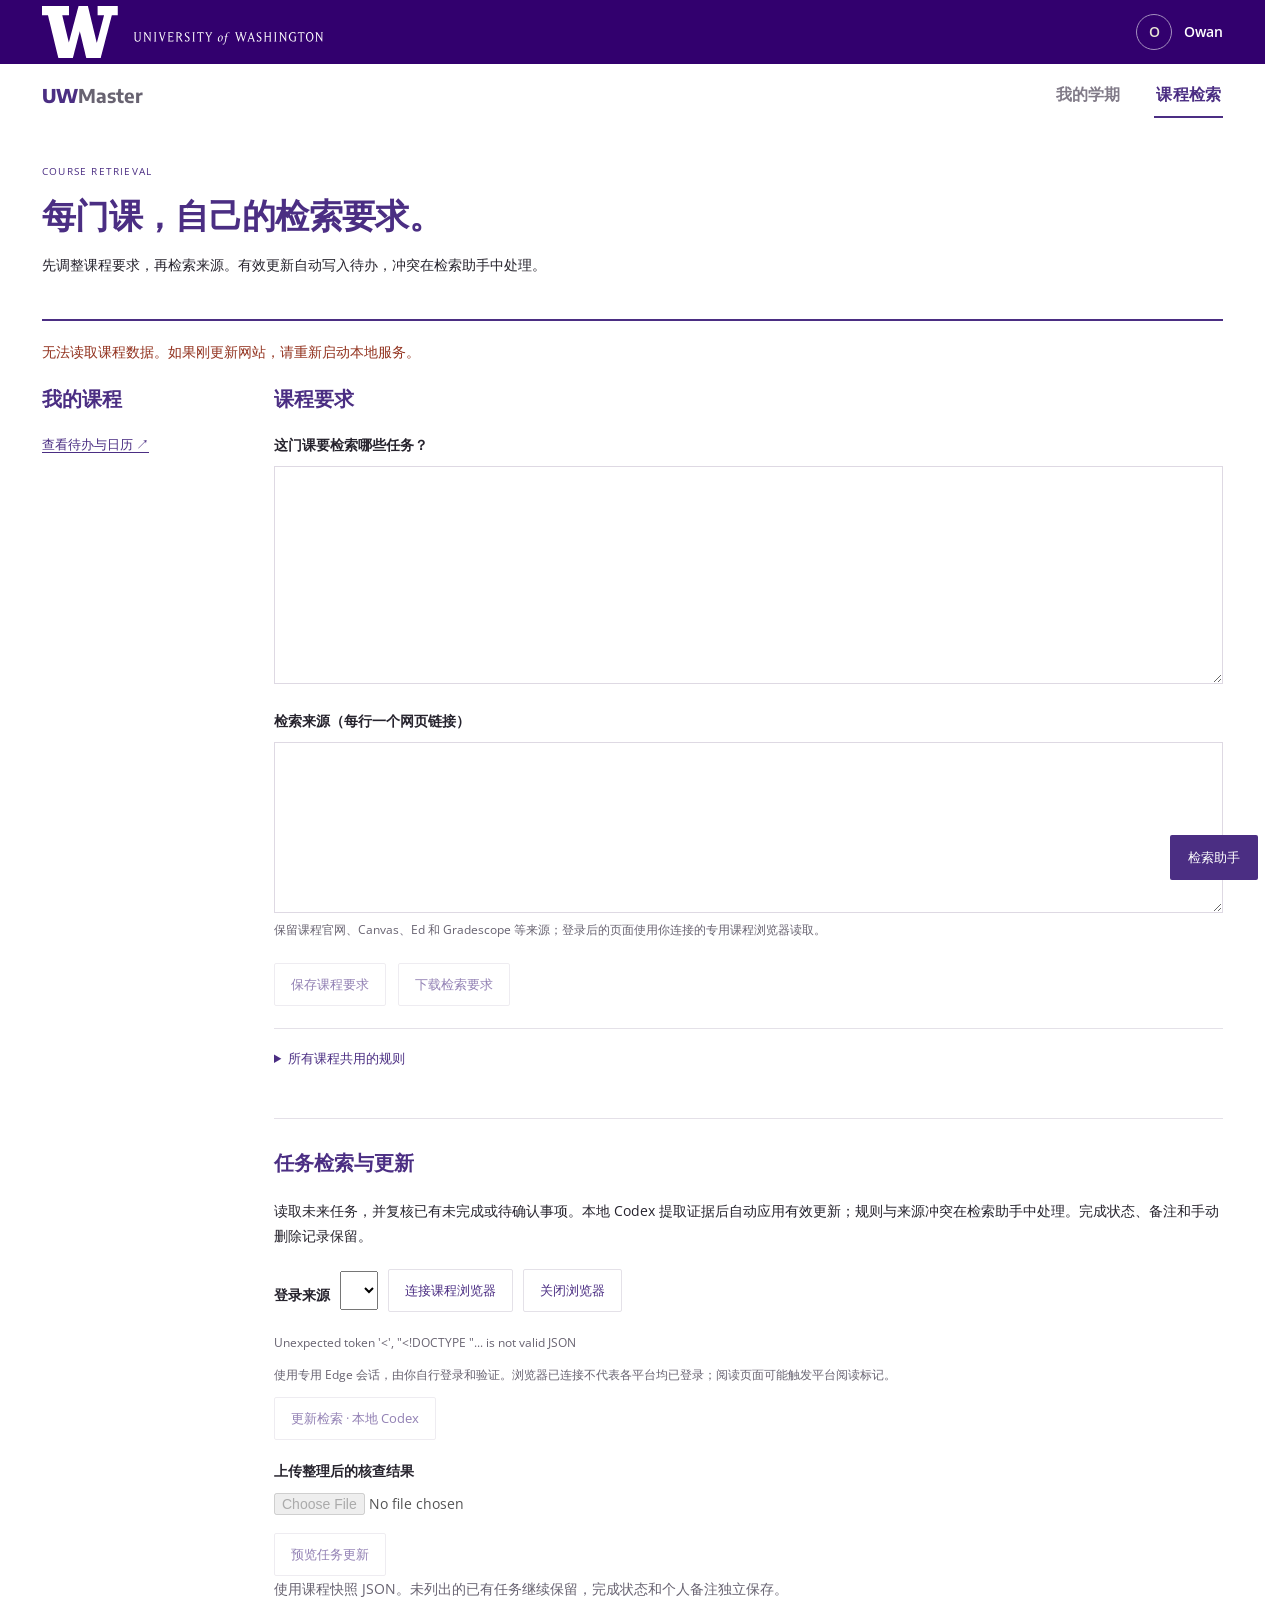
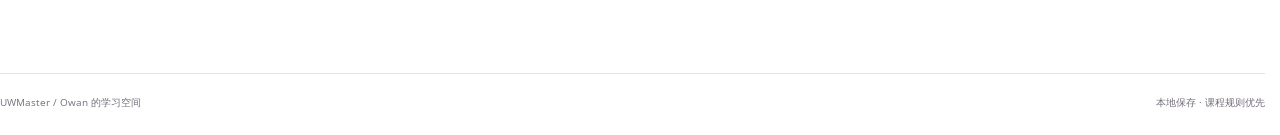
==== commit d937f22e: "Polish semester workspace and task management interactions" ====
--- a/retrieval.html
+++ b/retrieval.html
@@ -4,7 +4,7 @@
 <body>
 <a class="skip-link" href="#retrieval">跳至课程检索</a>
 <header class="masthead"><div class="masthead-inner"><a class="uw-brand" href="/" aria-label="返回课程面板"><img src="assets/uw-logo.svg" alt="University of Washington" width="444" height="80"></a><div class="personal-mark"><span class="owner-avatar">O</span><span>Owan</span></div></div></header>
-<nav class="utility-bar" aria-label="页面导航"><div class="utility-inner"><a class="app-brand" href="/">UW<span>Master</span></a><div class="header-actions"><a href="/">返回待办与日历 ↗</a><span class="beta-label">1.0 Beta · 开发中</span></div></div></nav>
+<nav class="utility-bar" aria-label="页面导航"><div class="utility-inner"><a class="app-brand" href="/">UW<span>Master</span></a><div class="page-tabs"><a href="/">我的学期</a><a href="/retrieval.html" aria-current="page">课程检索</a></div></div></nav>
 <main id="retrieval">
 <header class="retrieval-heading"><p class="section-caption">COURSE RETRIEVAL</p><h1>每门课，自己的检索要求。</h1><p>先调整课程要求，再检索来源。有效更新自动写入待办，冲突在检索助手中处理。</p></header>
 <p id="pageStatus" role="status" aria-live="polite">正在读取课程要求…</p>
--- a/style.css
+++ b/style.css
@@ -338,3 +338,174 @@
 #app .week .event-deadline .event-title{font-size:10px;line-height:1.4}
 #app .week .event-deadline .event-kind{display:none}
 @media(max-width:760px){#app .month .day-markers{left:6px;bottom:6px;grid-template-columns:repeat(var(--marker-columns),6px);grid-auto-rows:6px;gap:4px}}
+
+/* Task rows open details; source titles and checkboxes remain independent. */
+#app .task{cursor:pointer}
+#app .task:focus-visible{outline:2px solid var(--course-accent);outline-offset:2px}
+#app .task .task-title{cursor:pointer}
+
+/* Completed work remains reachable beside the pending agenda. */
+#app .completion-tools{display:flex;justify-content:flex-end;margin:0 0 12px}
+#app .completion-tools button,#app .completion-notice button{font-size:12px;min-height:36px;padding:5px 10px}
+#app .completion-notice{display:flex;align-items:center;flex-wrap:wrap;gap:8px;background:#f3f0f8;border-left:3px solid var(--p);padding:10px 12px;margin:0 0 14px;font-size:12px;overflow-wrap:anywhere}
+#app .completion-notice.save-error{background:#fff3ed;border-color:#a34926}
+#app .completion-notice{position:sticky;top:0;z-index:2}
+#app .completed-section{border-top:1px solid var(--line);margin-top:20px;padding-top:14px}
+#app .completed-section>summary{cursor:pointer;min-height:44px;line-height:44px;font-weight:700;color:var(--p)}
+#app .completed-section>summary span{font-size:12px;font-weight:400;color:var(--muted);margin-left:10px}
+#app .completed-context{color:var(--muted);font-size:11px;margin:8px 0 12px}
+#app .completed-section .task-title b{text-decoration:line-through}
+#app .day-marker.done{opacity:.35;outline:1px solid var(--muted);outline-offset:1px}
+
+/* Status saves preserve explicit scroll offsets rather than browser anchoring. */
+html,#app .todo-panel{overflow-anchor:none}
+.task-heading-title{display:flex;align-items:baseline;gap:12px;min-width:0;white-space:nowrap}
+#app .task-heading-title>span{font-size:10px;color:var(--quiet);background:transparent;padding:0;white-space:nowrap}
+.task-heading-actions{display:flex;align-items:center;gap:0;margin-left:auto;white-space:nowrap}
+#app .task-heading-actions button{border:0;background:transparent;color:var(--p);padding:0 10px;min-height:30px;font-size:12px}
+#app .task-heading-actions button:hover{background:#f3f0f8}
+#app .task-heading-actions .add-task-button{font-size:22px;line-height:1;width:32px;padding:0;border-left:1px solid var(--line)}
+#addTask{padding:28px}#addTask input,#addTask select,#addTask textarea{display:block;width:100%;font:inherit;font-size:14px;padding:10px;border:1px solid var(--line);border-radius:0;background:#fff;color:var(--ink)}
+#addTaskForm{display:block;border:0;margin:0;padding:0;position:static}
+#addTask label{display:block;font-size:13px;font-weight:600;margin:16px 0 8px}
+.task-form-pair{display:grid;grid-template-columns:1fr 1fr;gap:12px}.task-form-pair>div{min-width:0}
+.task-dialog-actions{display:flex;justify-content:flex-end;gap:12px;margin-top:22px}.task-dialog-actions button{min-height:40px}
+.delete-task-button{display:block;margin-top:24px;color:#a3312c;border-color:#e6c7c5;font-size:12px}
+.task-delete-notice{position:fixed;bottom:24px;left:50%;transform:translateX(-50%);z-index:10;display:flex;align-items:center;gap:14px;background:#fff;border:1px solid var(--line);box-shadow:0 6px 28px #0002;padding:12px 18px;font-size:13px;max-width:calc(100vw - 32px)}
+@media(max-width:760px){.task-heading-title{gap:8px}#app .task-heading-title>span{font-size:9px}#app .panel-heading h3{white-space:nowrap}#addTask{padding:20px}}
+
+/* Keep browser scrollbar allocation and desktop agenda geometry stable. */
+html{scrollbar-gutter:stable}
+#app .todo-panel{min-height:min(600px,78vh)}
+#app details{overflow-anchor:none}
+#app .completed-body{display:flow-root}
+dialog[open]{animation:dialog-enter 180ms ease-out}
+@keyframes dialog-enter{from{opacity:0;transform:translateY(5px)}to{opacity:1;transform:translateY(0)}}
+@media(max-width:760px){#app .todo-panel{min-height:0}}
+@media(prefers-reduced-motion:reduce){dialog[open]{animation:none}}
+
+/* Shared two-page navigation, with a quiet active underline. */
+.utility-bar .utility-inner{flex-direction:row;align-items:center;justify-content:space-between;min-height:62px;padding-top:0;padding-bottom:0}
+.page-tabs{display:flex;align-self:stretch;align-items:stretch;gap:36px;margin-left:auto}
+.page-tabs a{position:relative;display:flex;align-items:center;padding:0 2px;text-decoration:none;font-family:var(--display);font-size:17px;font-weight:600;color:#817b88}
+.page-tabs a:hover{color:var(--p)}
+.page-tabs a[aria-current=page]{color:var(--p);font-weight:700}
+.page-tabs a[aria-current=page]:after{content:'';height:3px;background:var(--p);position:absolute;bottom:0;left:0;right:0}
+.page-tabs a:focus-visible{outline:2px solid var(--p);outline-offset:4px}
+@media(max-width:760px){.utility-bar .utility-inner{min-height:56px;gap:16px}.page-tabs{gap:20px}.page-tabs a{font-size:14px;white-space:nowrap}}
+
+/* Detail pass: common baselines, restrained controls, and persistent agenda heading. */
+:root{--detail-line:#e4e0e8;--detail-muted:#746e7c;--detail-focus:#4b2e83}
+.page-tabs{gap:32px}
+.page-tabs a{font-size:16px;letter-spacing:.01em;transition:color 140ms ease}
+.page-tabs a[aria-current=page]:after{height:2px;bottom:8px}
+button:focus-visible,a:focus-visible,input:focus-visible,select:focus-visible,summary:focus-visible,textarea:focus-visible{outline:2px solid var(--detail-focus);outline-offset:3px}
+#app{--text:#26222d;--secondary:#706a77;--hairline:var(--detail-line);gap:30px 28px}
+#app .quarter-intro{padding-top:28px;padding-bottom:24px}
+#app .hero{margin-bottom:22px}
+#app .hero h2{margin-bottom:10px;line-height:1.3}
+#app .section-caption{letter-spacing:.12em;margin-bottom:9px}
+#app .quarter-stats{gap:34px;align-items:center;padding-right:0}
+#app .quarter-stats>div{gap:6px;min-width:66px}
+#app .quarter-stats span{letter-spacing:.12em}
+#app .warning-summary{margin-bottom:12px}
+#app .notice summary{line-height:1.7;cursor:pointer}
+#app .filters input,#app .filters select{border-radius:0;border-color:#ded9e3;font-size:12px}
+#app .filters input::placeholder{color:#8c8692}
+#app .filters input:hover,#app .filters select:hover{border-color:#bfb5ce}
+#app .course-legend{gap:14px}
+#app .sidebar{padding:20px 0 24px}
+#app .sidebar h2{font-size:20px;line-height:1.4;min-height:44px;margin:0 0 12px;padding:0 0 14px;font-weight:600}
+#app .sidebar button{padding:11px 12px;transition:background-color 140ms ease,color 140ms ease}
+#app .sidebar .course-group{padding-top:9px;margin-top:9px}
+#app .sidebar small{line-height:1.6;margin-top:4px}
+#app .panel-heading{height:44px;min-height:44px;padding-bottom:12px;margin-bottom:12px}
+#app .panel-heading h3{font-size:20px;line-height:1.4;font-weight:600}
+#app .todo-panel .panel-heading{position:sticky;top:0;z-index:4;background:#fff;border-bottom-color:#c8b98f;margin-top:0}
+#app .task-heading-title{gap:10px}
+#app .task-heading-actions button{min-height:30px;padding:0 9px;font-size:11px}
+#app .task-heading-actions .add-task-button{width:30px;font-size:20px;padding:0}
+#app .task{margin-top:6px;margin-bottom:6px;padding:12px 10px;transition:background-color 140ms ease}
+#app .task input{align-self:start;margin-top:3px;border-radius:0}
+#app .task b{line-height:1.5}
+#app .task small{font-size:10px;line-height:1.65;gap:3px 5px}
+#app .task .source-status{border:0;padding:0;background:transparent;color:var(--secondary)}
+#app .task time{padding-top:0;letter-spacing:0;font-variant-numeric:tabular-nums}
+#app .task time strong{font-size:14px;line-height:1.6}
+#app .task .source-arrow{font-size:10px;opacity:.65}
+#app .calendar-toolbar{margin-bottom:12px}
+#app .calendar-toolbar>span{gap:5px}
+#app .calendar-toolbar>b{font-size:13px;letter-spacing:0}
+#app .calendar-grid>b{font-size:10px;color:var(--secondary)}
+#app .event-title{overflow-wrap:normal;word-break:normal;hyphens:auto}
+#app .event:focus-visible{outline-offset:1px}
+#app .date-popover{border-color:#dcd6e4;padding:14px}
+#app .date-popover header strong{font-size:13px}
+#app .popover-tasks{scrollbar-width:thin;scrollbar-color:#dcd6e4 transparent}
+#app .calendar-context{font-size:10px;color:#817b88;line-height:1.7;margin-top:12px}
+#app .completed-section>summary{font-size:13px}
+#app .completed-section>summary span{font-size:10px}
+.site-footer{border-top-color:var(--detail-line);font-size:10px;color:var(--detail-muted)}
+#detail .detail-date{border-left:2px solid var(--g)}
+#detail textarea,#addTask input,#addTask select,#addTask textarea{border-color:#ded9e3}
+#retrieval .retrieval-heading{border-bottom-width:2px}
+#retrieval .retrieval-heading h1{letter-spacing:-.02em;line-height:1.35}
+#retrieval .retrieval-layout h2{font-size:20px;font-weight:600}
+#retrieval .retrieval-editor textarea{border-color:#ded9e3;font-size:13px;line-height:1.8}
+#retrieval .update-section{border-top-width:1px;border-top-color:var(--detail-line)}
+body:has(#retrieval) .assistant-toggle,body:has(#retrieval) .assistant-panel{box-shadow:none}
+@media(max-width:1200px) and (min-width:761px){#app .quarter-intro{padding-top:26px}#app .sidebar h2{font-size:19px}}
+@media(max-width:760px){
+ .page-tabs{gap:20px}.page-tabs a{font-size:14px}.page-tabs a[aria-current=page]:after{bottom:6px}
+ #app{gap:24px}
+ #app .quarter-intro{padding-top:22px;padding-bottom:20px}
+ #app .hero h2{font-size:27px}
+ #app .quarter-stats{gap:16px}#app .quarter-stats>div{min-width:42px}
+ #app .filters input,#app .filters select{font-size:12px}
+ #app .sidebar{padding:4px 0}
+ #app .sidebar button{padding:8px 10px}
+ #app .panel-heading h3{font-size:19px}
+ #app .todo-panel .panel-heading{position:static}
+ #app .task{padding:11px 8px}
+ #app .task b{font-size:13px}
+ #app .calendar-toolbar>b{font-size:12px}
+ #retrieval .retrieval-editor textarea{font-size:16px}
+}
+@media(prefers-reduced-motion:reduce){#app .task,#app .sidebar button,.page-tabs a{transition:none}}
+
+@media(max-width:760px){
+ #app .sidebar{display:grid;grid-template-columns:repeat(5,minmax(0,1fr));gap:4px;align-items:stretch}
+ #app .sidebar>[data-course]{grid-column:auto}
+ #app .sidebar .course-group{display:contents}
+ #app .sidebar button,#app .sidebar .course-group>button{width:100%;padding:8px 4px;min-height:36px;font-size:10.5px;white-space:nowrap}
+ #app .sidebar b{font-size:10.5px}
+}
+
+/* Match the retrieval page to the same white workspace and content rail. */
+body:has(#retrieval){background:#fff}
+body #retrieval{max-width:1600px;padding:36px 42px 60px}
+#retrieval .retrieval-layout{gap:32px}
+#retrieval .retrieval-heading>p:first-child{font-size:10px;letter-spacing:.12em;color:var(--p)}
+#retrieval select{max-width:100%;min-width:0;text-overflow:ellipsis}
+@media(max-width:760px){body #retrieval{padding:28px 18px 48px}#retrieval .retrieval-layout{gap:24px}#retrieval #connectionSource{width:100%;max-width:100%;min-width:0}}
+
+@media(max-width:360px){#app .sidebar{grid-template-columns:repeat(4,minmax(0,1fr))}#app .sidebar>[data-course]{grid-column:1/-1}}
+
+/* Heavy, square Chinese display lettering; body copy retains its existing face. */
+@font-face{font-family:"UW Title SC";src:local("Noto Sans SC"),local("NotoSansSC-Thin");font-style:normal;font-weight:100 900;font-display:swap}
+#app{--title-face:"UW Title SC","Noto Sans SC","Microsoft YaHei",sans-serif}
+#app .hero h2{font-family:var(--title-face);font-weight:900;font-size:48px;line-height:1.28;letter-spacing:-.015em}
+#app .quarter-stats strong{font-size:56px}
+#app .sidebar h2,#app .panel-heading h3{font-family:var(--title-face);font-weight:750;font-size:20px;line-height:1.4;letter-spacing:0}
+@media(max-width:760px){#app .hero h2{font-size:34px}#app .quarter-stats strong{font-size:38px}#app .panel-heading h3{font-size:19px}}
+
+/* Keep the heading outside the scrolling task sheet. */
+#app .todo-panel{overflow:visible;max-height:none}
+#app .todo-panel .panel-heading{position:static}
+#app .todo-scroll{max-height:calc(78vh - 76px);overflow-y:auto;overflow-x:hidden;scrollbar-width:none;overflow-anchor:none}
+#app .todo-scroll::-webkit-scrollbar{display:none}
+#app .todo-scroll .review-banner{margin:0 0 8px;padding:12px 14px;font-size:12px;line-height:1.65;background:#fff8f2}
+#app .todo-scroll .review-banner p{margin:5px 0 8px;color:var(--secondary)}
+#app .todo-scroll .review-banner button{display:block;margin:4px 0;padding:5px 0;border:0;background:transparent;text-align:left;font-size:12px}
+@media(min-width:761px) and (max-width:1200px){#app .todo-scroll{max-height:464px}}
+@media(max-width:760px){#app .todo-scroll{max-height:none;overflow:visible}}
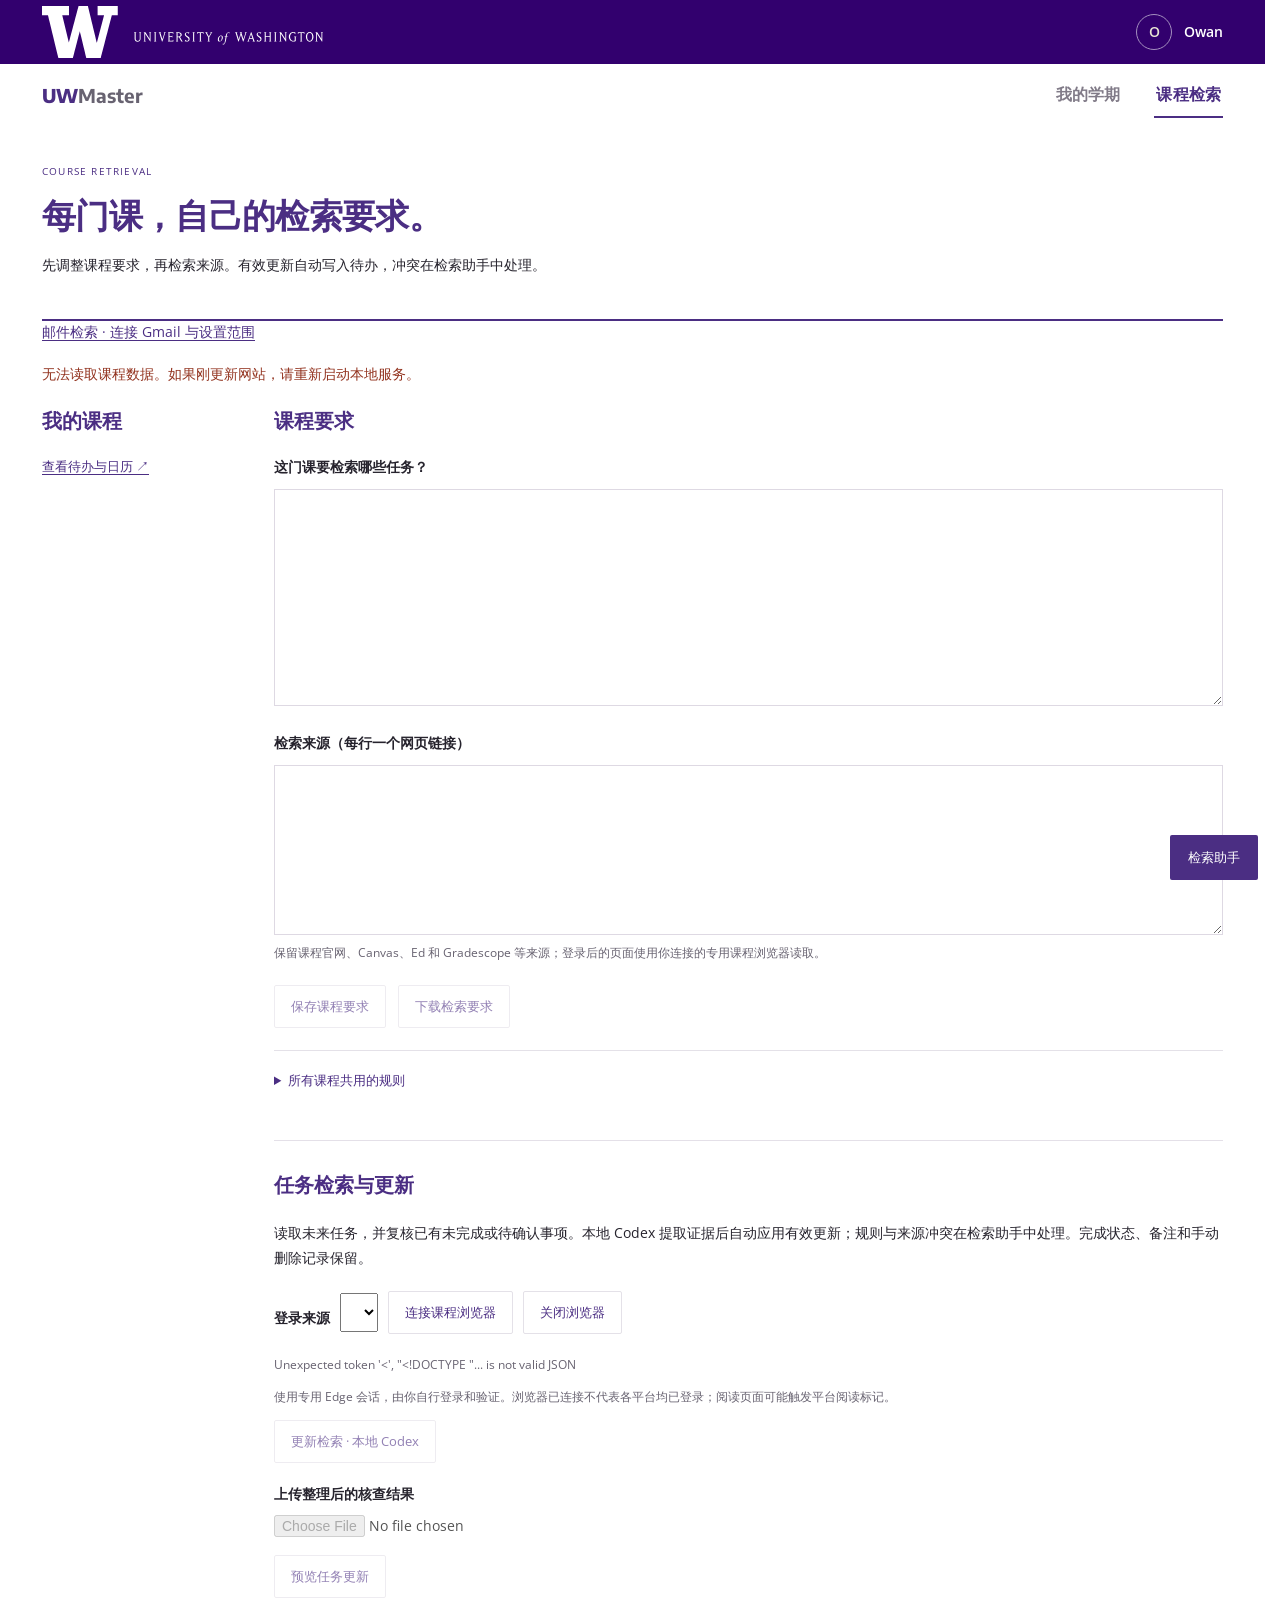
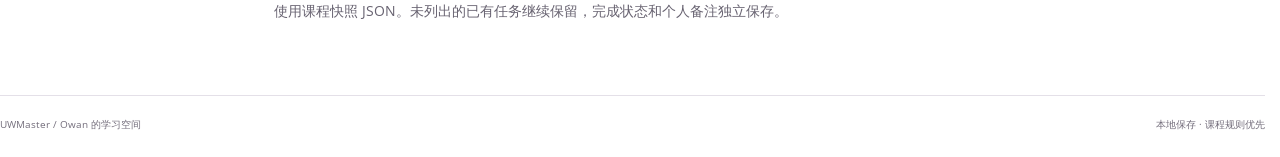
==== commit 611b45cb: "Add read-only Gmail evidence to local course retrieval" ====
--- a/retrieval.html
+++ b/retrieval.html
@@ -7,6 +7,7 @@
 <nav class="utility-bar" aria-label="页面导航"><div class="utility-inner"><a class="app-brand" href="/">UW<span>Master</span></a><div class="page-tabs"><a href="/">我的学期</a><a href="/retrieval.html" aria-current="page">课程检索</a></div></div></nav>
 <main id="retrieval">
 <header class="retrieval-heading"><p class="section-caption">COURSE RETRIEVAL</p><h1>每门课，自己的检索要求。</h1><p>先调整课程要求，再检索来源。有效更新自动写入待办，冲突在检索助手中处理。</p></header>
+<p><a href="/gmail.html">邮件检索 · 连接 Gmail 与设置范围</a></p>
 <p id="pageStatus" role="status" aria-live="polite">正在读取课程要求…</p>
 <div class="retrieval-layout"><aside><h2>我的课程</h2><div id="courseNav"></div><a class="return-link" href="/">查看待办与日历 ↗</a></aside>
 <section class="retrieval-editor" aria-labelledby="courseTitle"><h2 id="courseTitle">课程要求</h2><form id="rulesForm"><label for="requirements">这门课要检索哪些任务？</label><textarea id="requirements" rows="8" maxlength="12000" required></textarea><label for="sources">检索来源（每行一个网页链接）</label><textarea id="sources" rows="6" spellcheck="false"></textarea><p class="field-hint">保留课程官网、Canvas、Ed 和 Gradescope 等来源；登录后的页面使用你连接的专用课程浏览器读取。</p><div class="editor-actions"><button id="saveRules" class="gold" type="submit">保存课程要求</button><button id="exportRequest" type="button">下载检索要求</button></div></form>
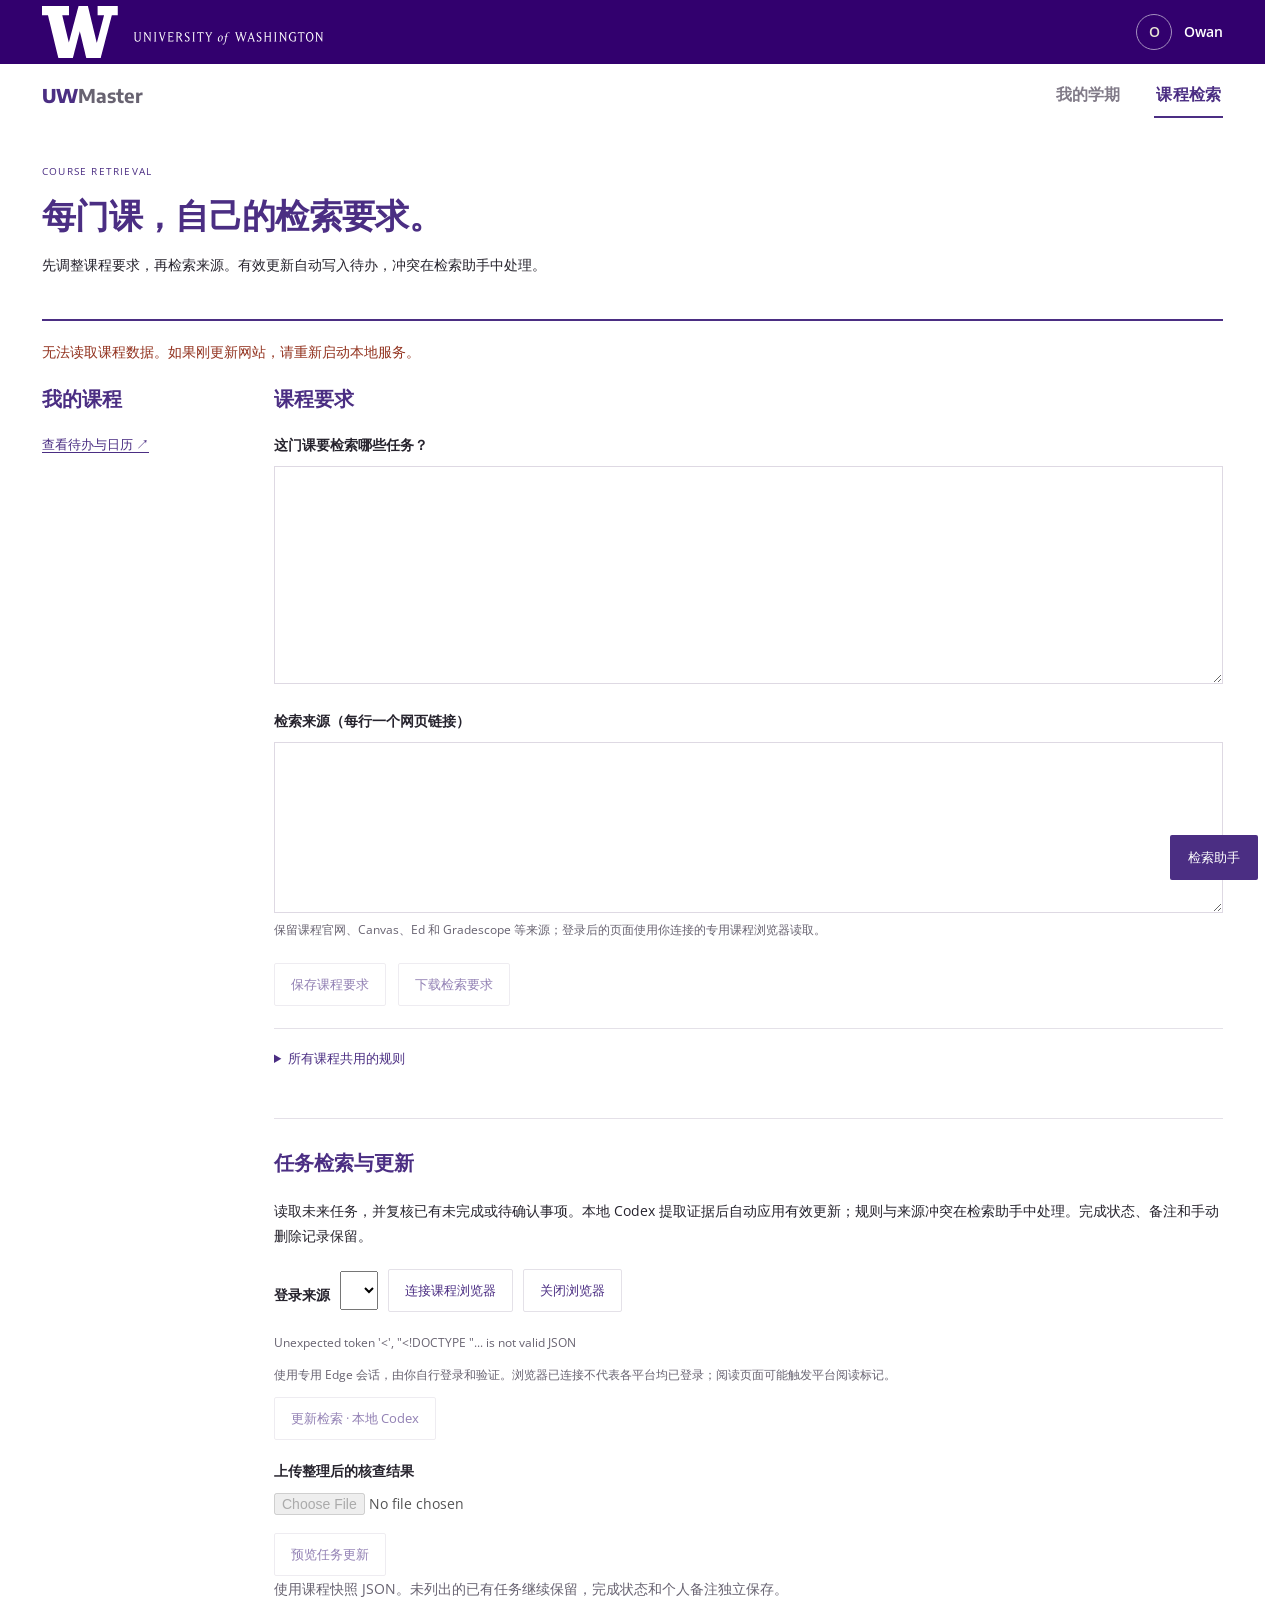
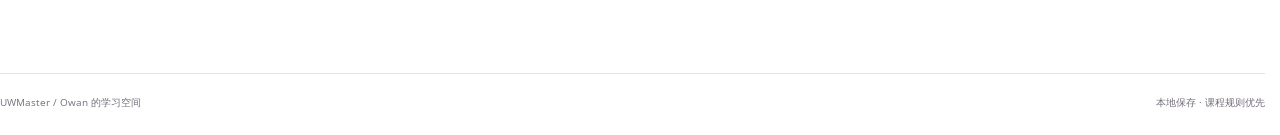
==== commit d10309cc: "Revert local Gmail integration; use Codex Gmail connection" ====
--- a/retrieval.html
+++ b/retrieval.html
@@ -7,7 +7,6 @@
 <nav class="utility-bar" aria-label="页面导航"><div class="utility-inner"><a class="app-brand" href="/">UW<span>Master</span></a><div class="page-tabs"><a href="/">我的学期</a><a href="/retrieval.html" aria-current="page">课程检索</a></div></div></nav>
 <main id="retrieval">
 <header class="retrieval-heading"><p class="section-caption">COURSE RETRIEVAL</p><h1>每门课，自己的检索要求。</h1><p>先调整课程要求，再检索来源。有效更新自动写入待办，冲突在检索助手中处理。</p></header>
-<p><a href="/gmail.html">邮件检索 · 连接 Gmail 与设置范围</a></p>
 <p id="pageStatus" role="status" aria-live="polite">正在读取课程要求…</p>
 <div class="retrieval-layout"><aside><h2>我的课程</h2><div id="courseNav"></div><a class="return-link" href="/">查看待办与日历 ↗</a></aside>
 <section class="retrieval-editor" aria-labelledby="courseTitle"><h2 id="courseTitle">课程要求</h2><form id="rulesForm"><label for="requirements">这门课要检索哪些任务？</label><textarea id="requirements" rows="8" maxlength="12000" required></textarea><label for="sources">检索来源（每行一个网页链接）</label><textarea id="sources" rows="6" spellcheck="false"></textarea><p class="field-hint">保留课程官网、Canvas、Ed 和 Gradescope 等来源；登录后的页面使用你连接的专用课程浏览器读取。</p><div class="editor-actions"><button id="saveRules" class="gold" type="submit">保存课程要求</button><button id="exportRequest" type="button">下载检索要求</button></div></form>
